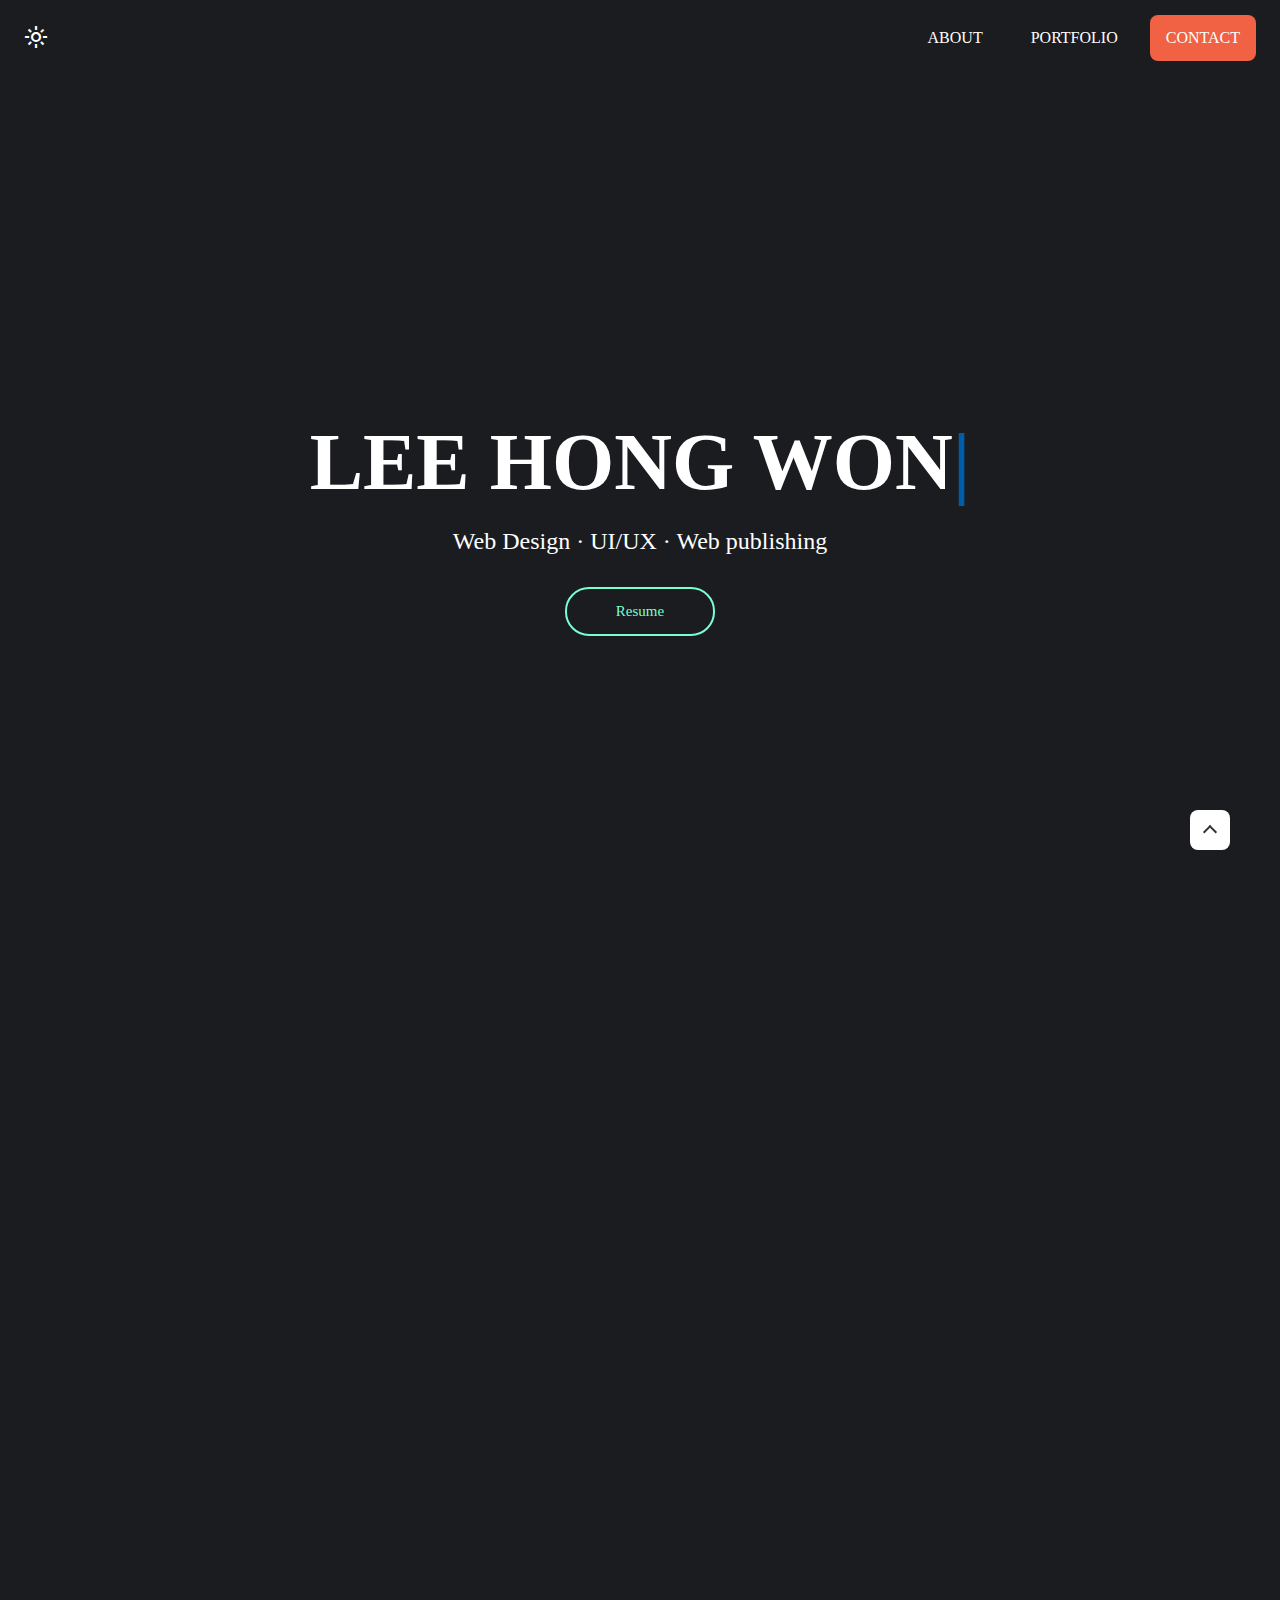
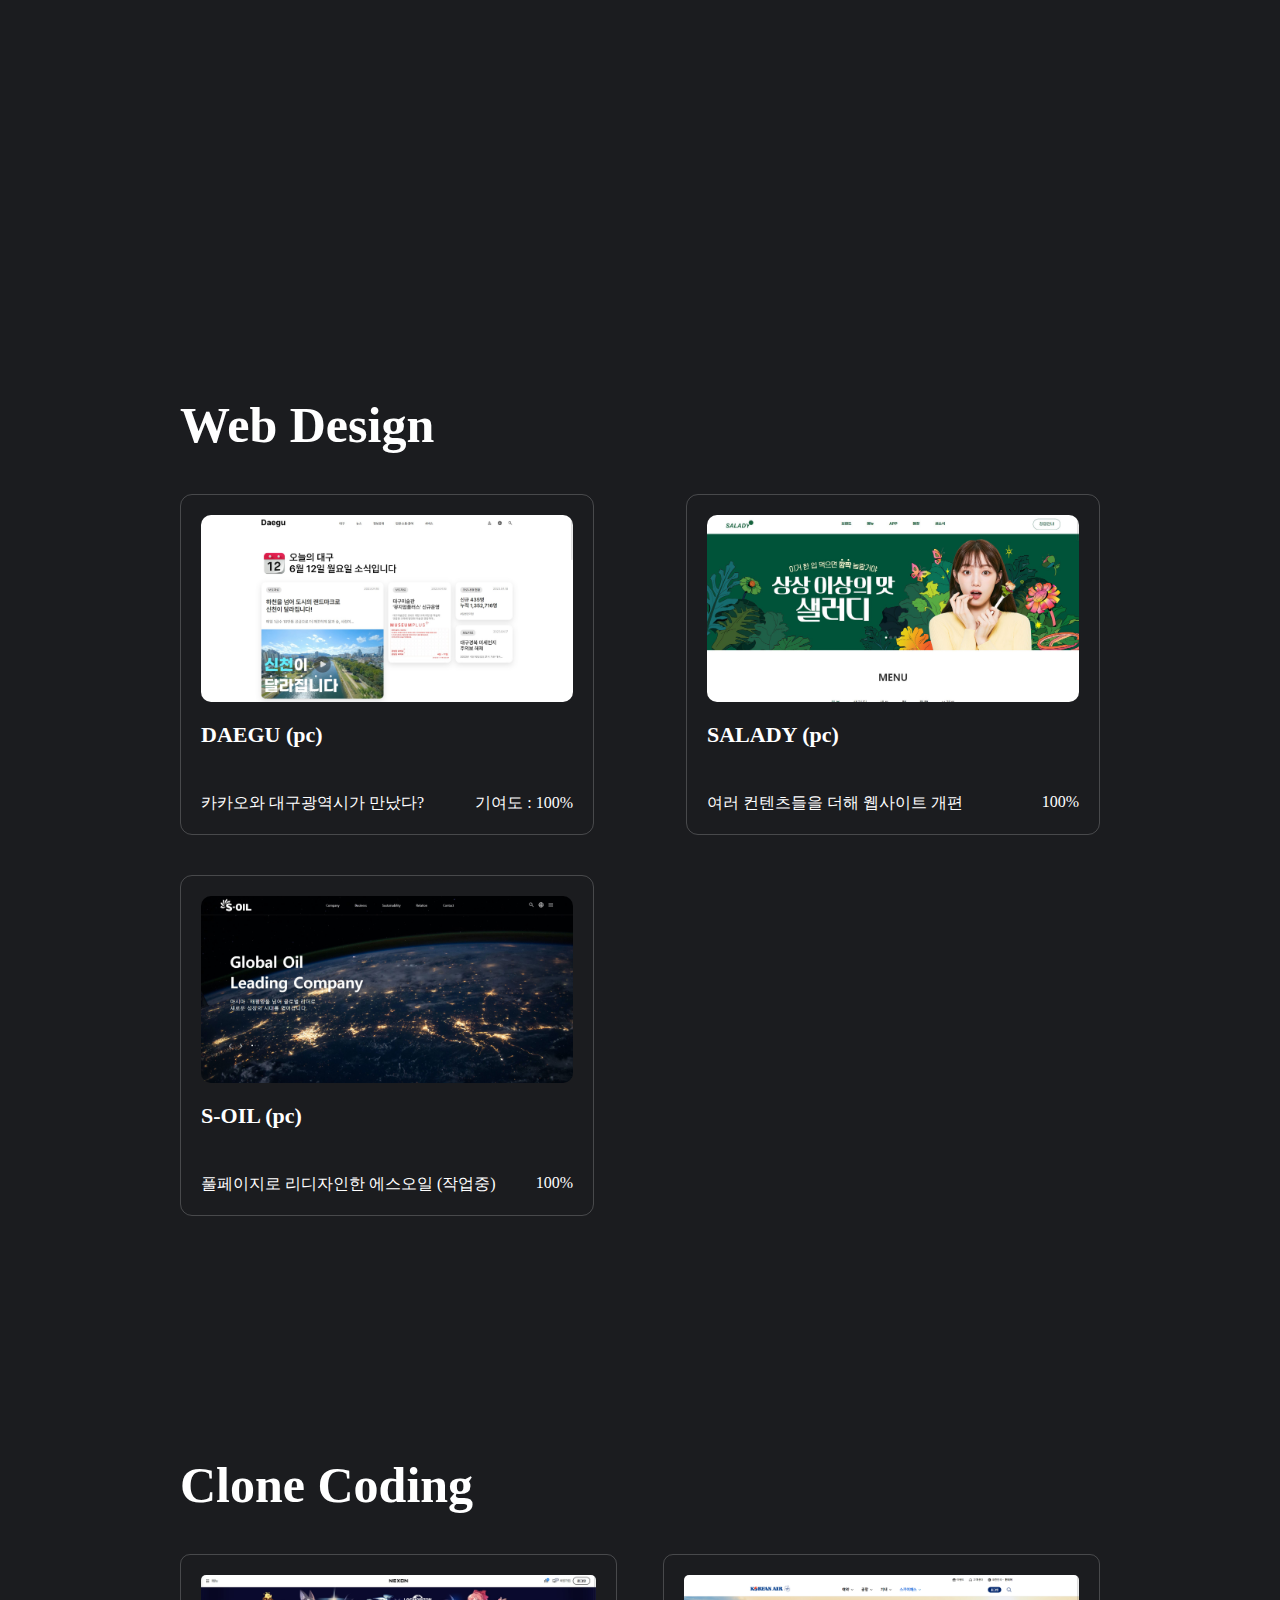
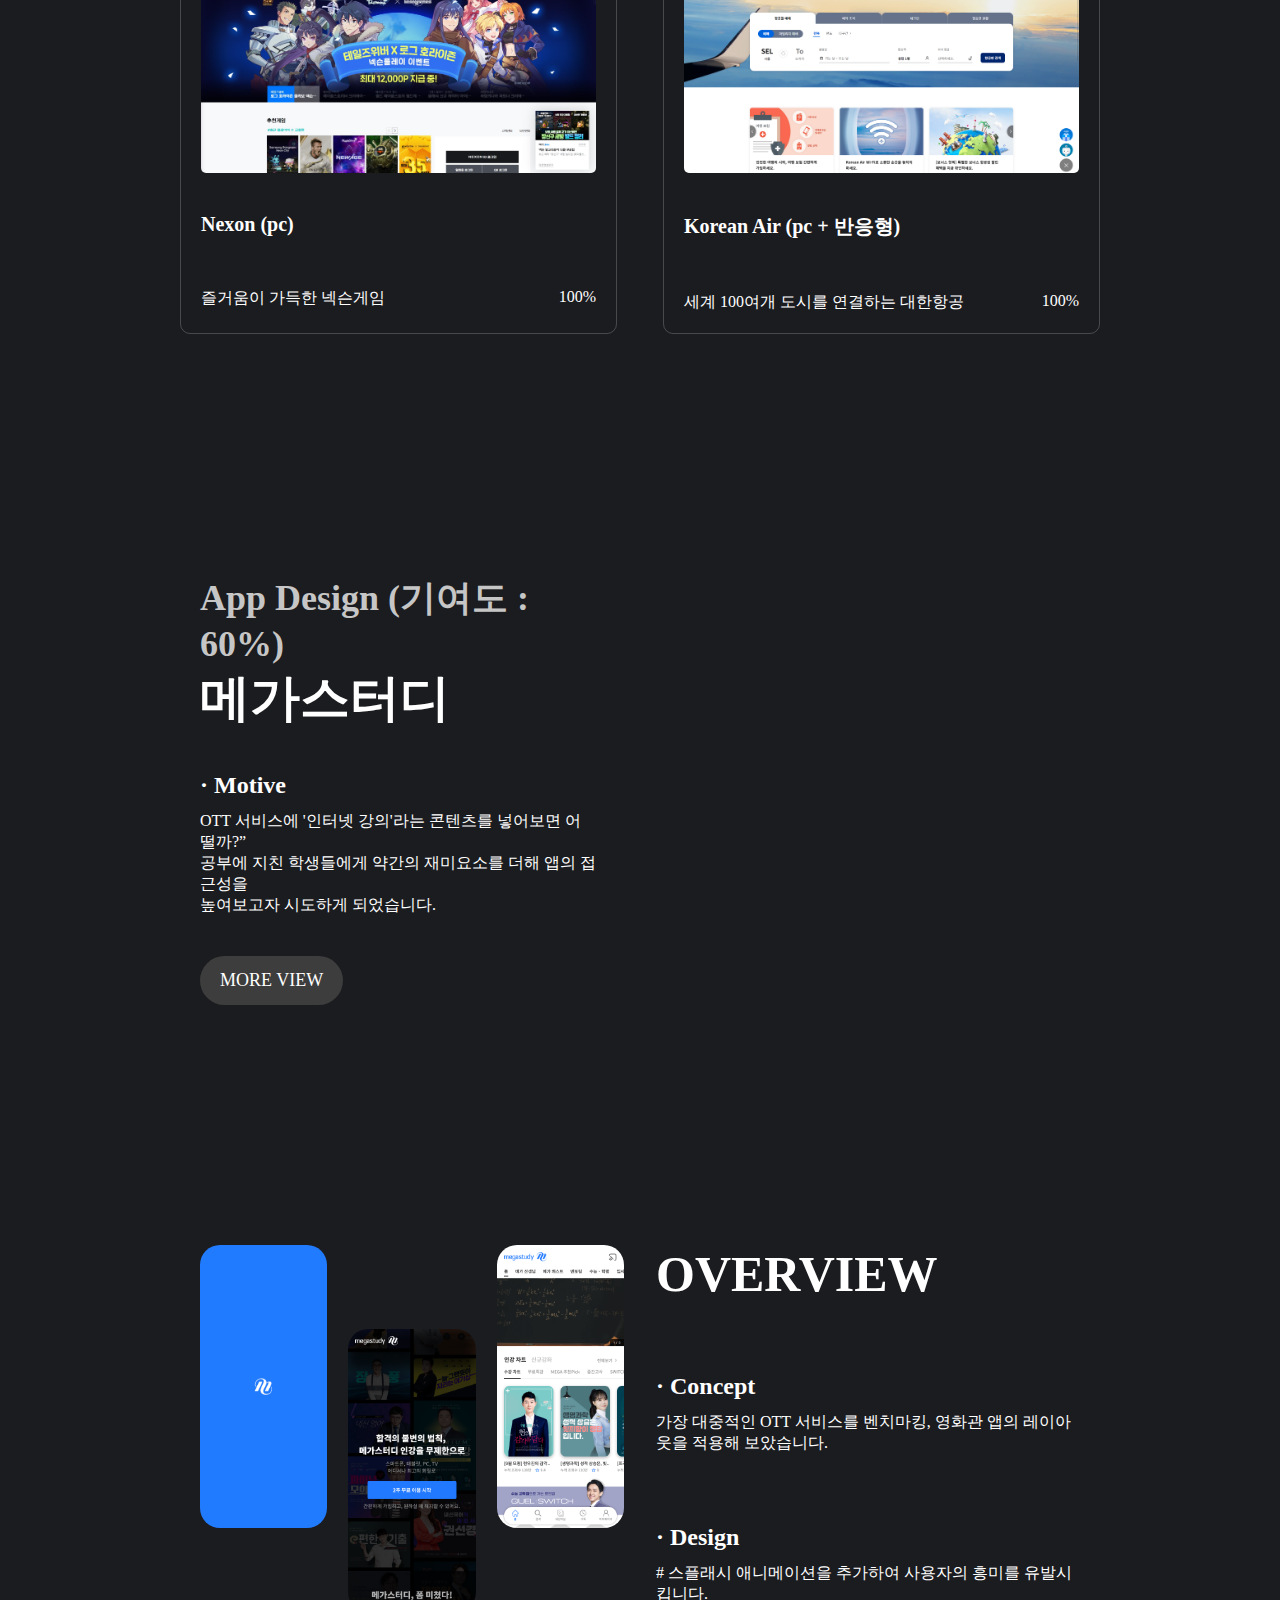
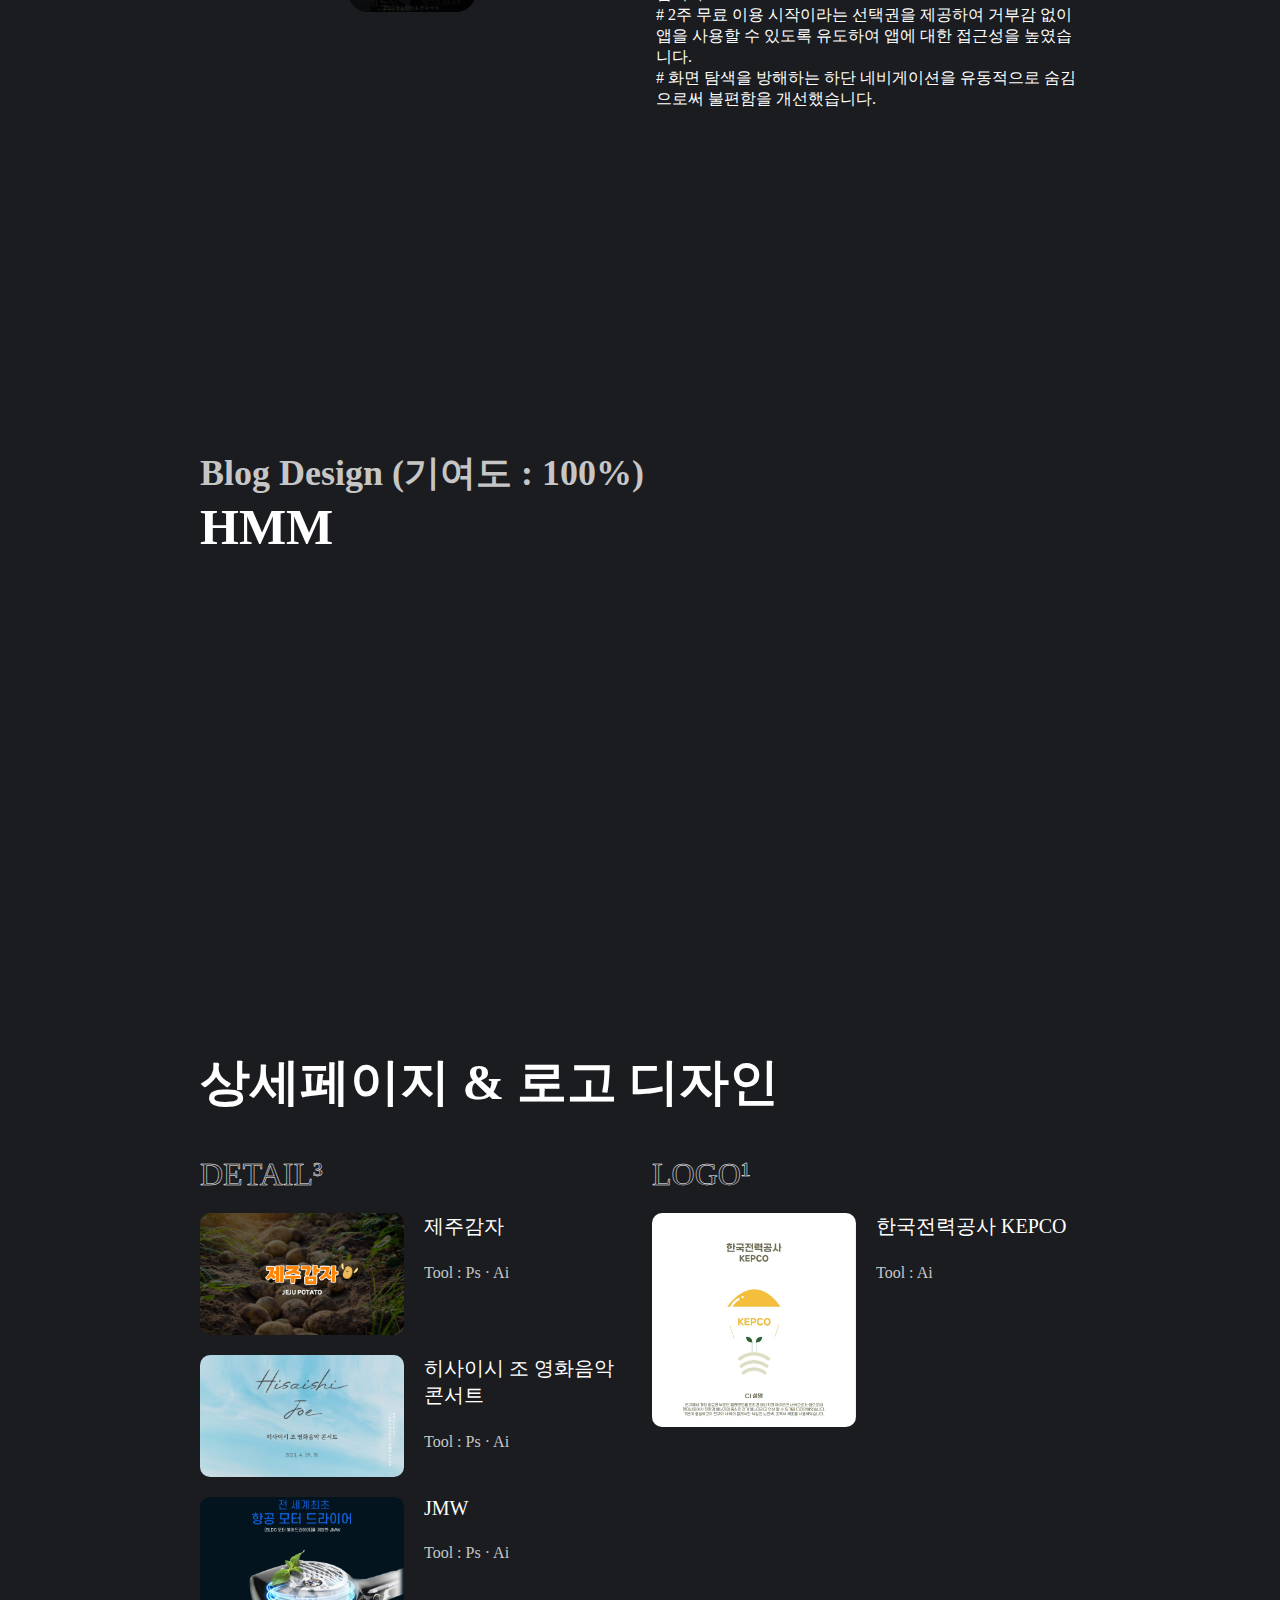
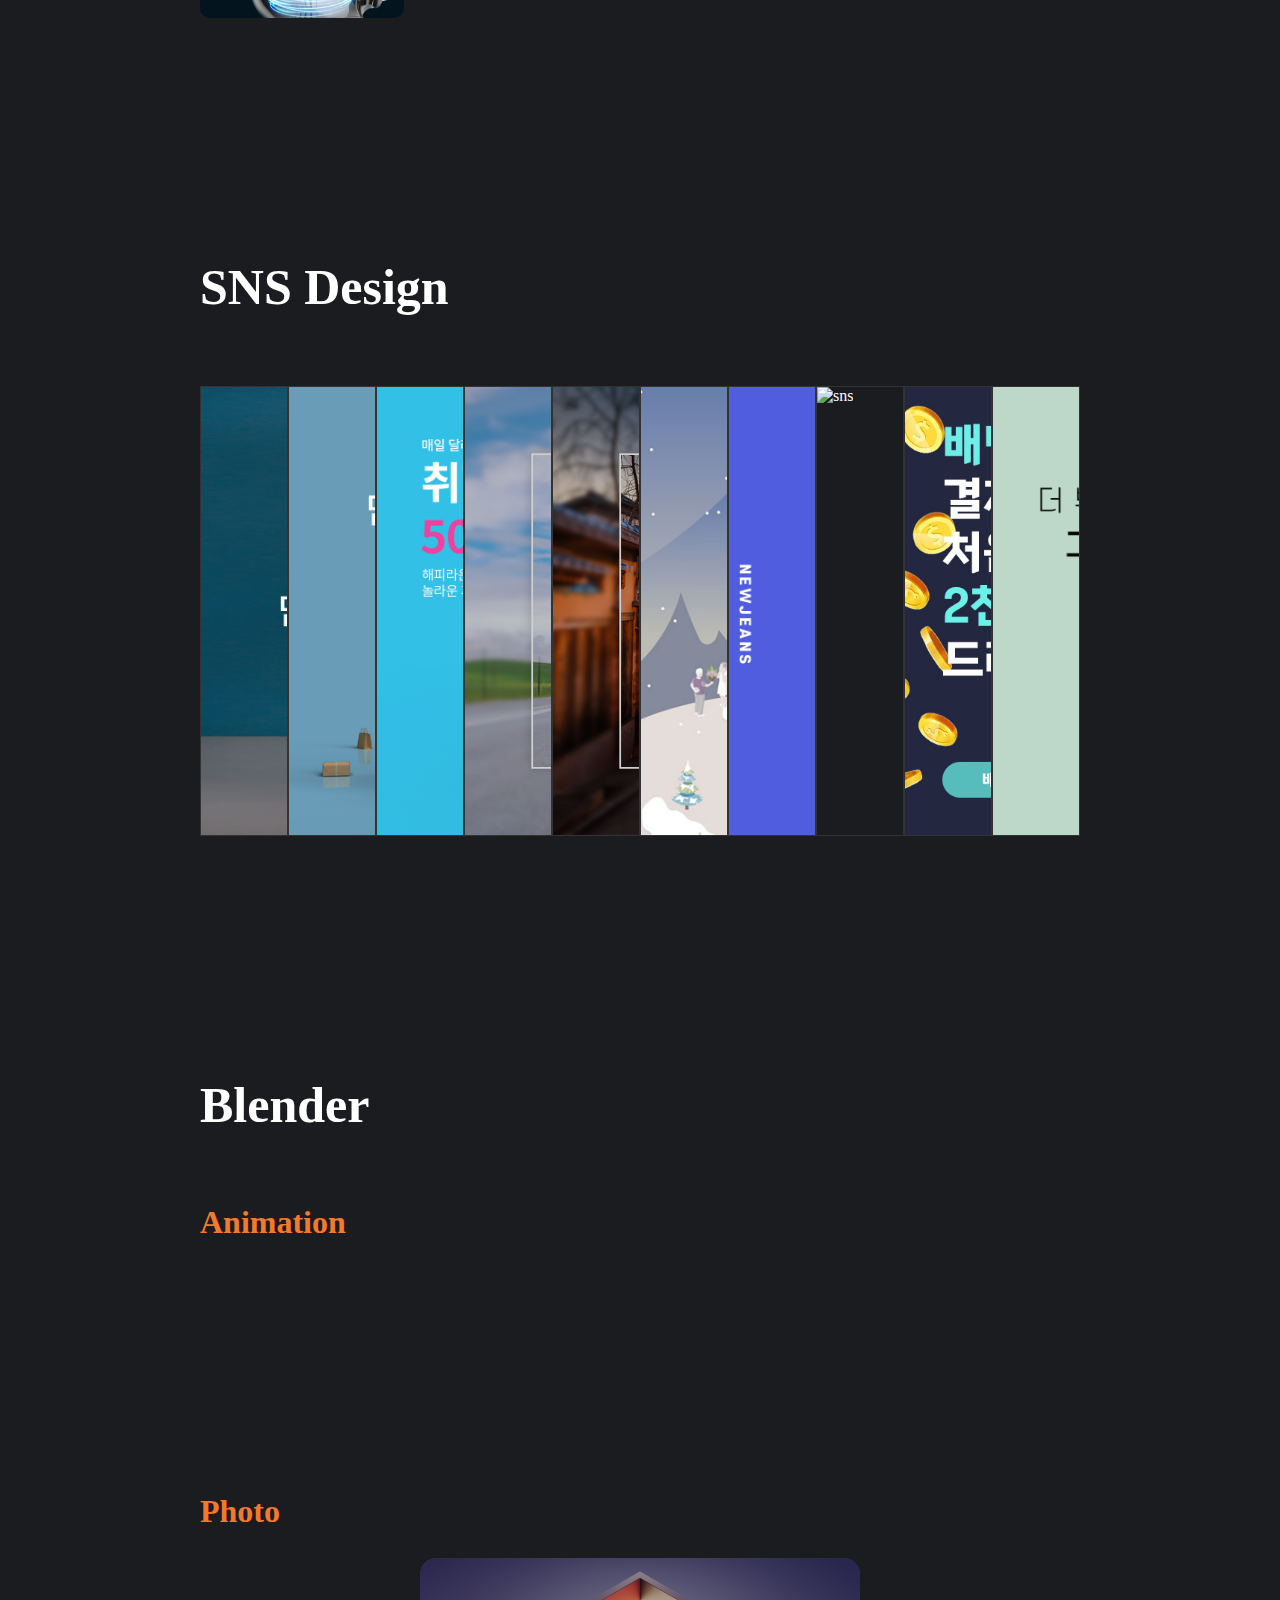
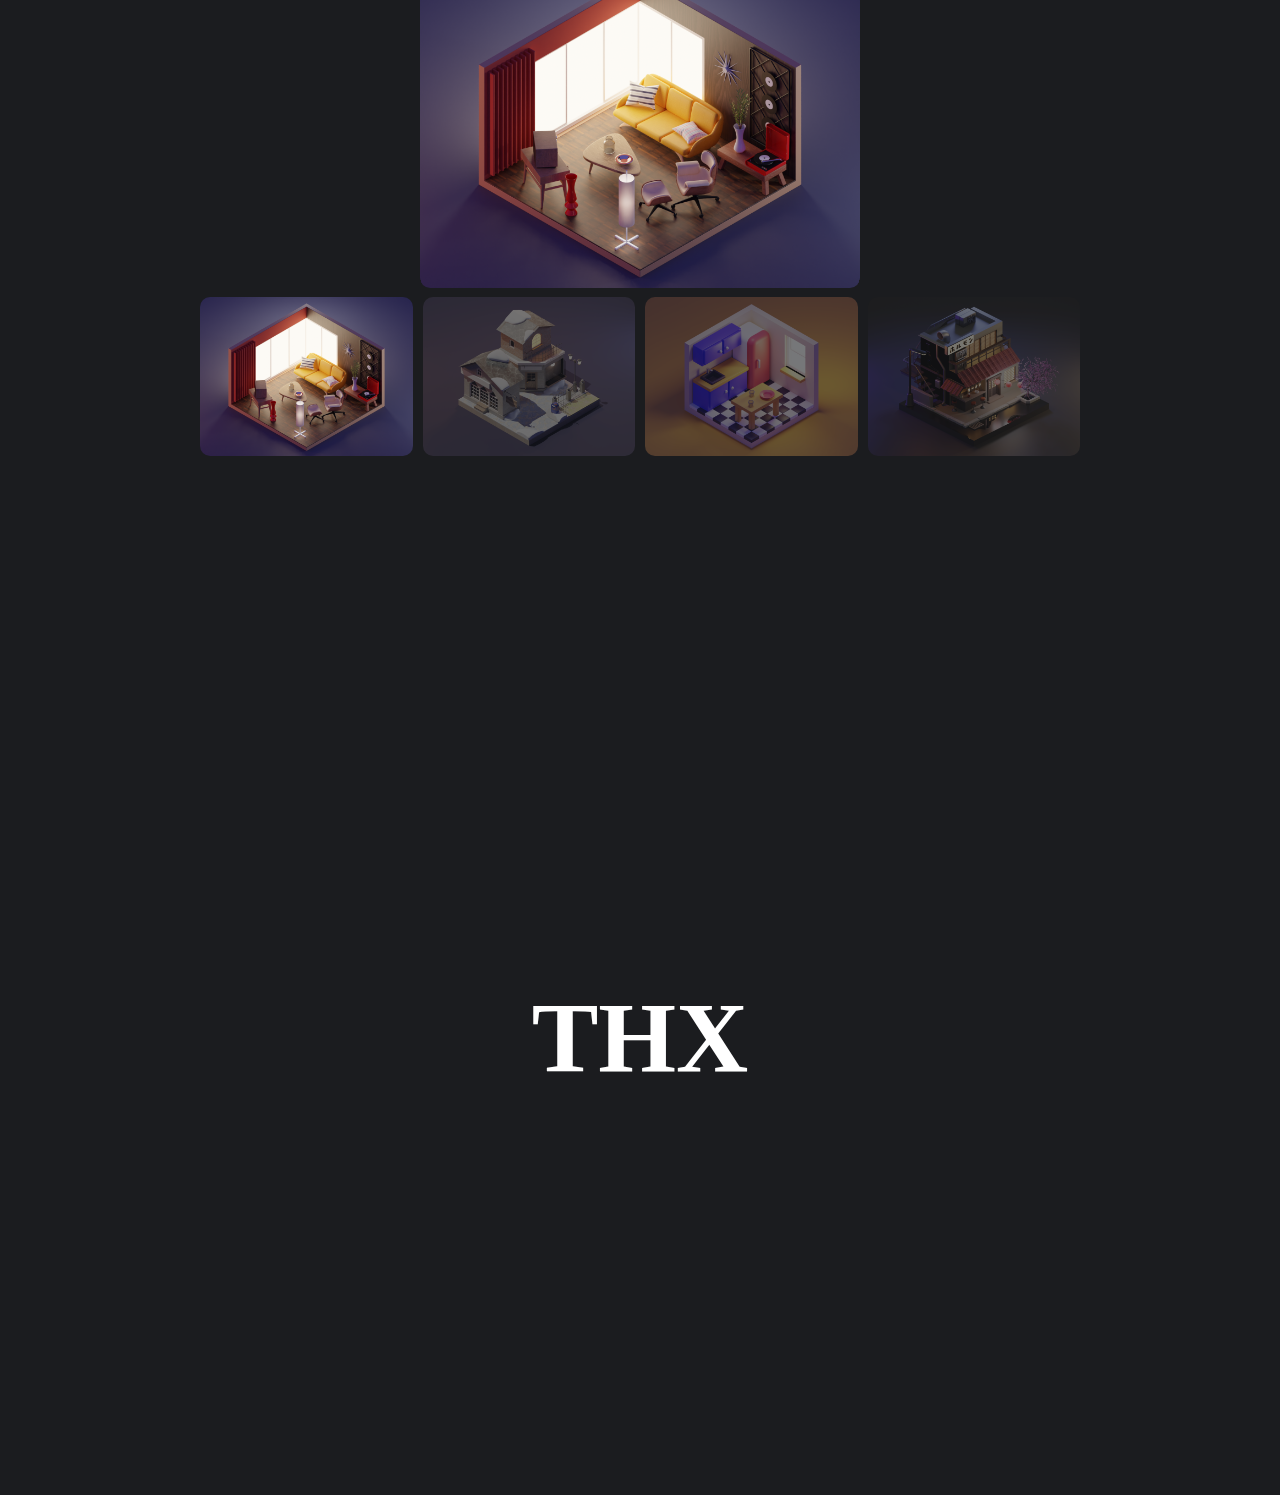
==== index.html @ d92e39fe "first commit" ====
<!DOCTYPE html>
<html lang="ko">
<head>
    <meta charset="UTF-8">
    <meta name="viewport" content="width=device-width, initial-scale=1.0">
    <title>Portfolio</title>
    <link rel="stylesheet" href="css/index.css">
    <!-- AOS -->
    <link href="https://unpkg.com/aos@2.3.1/dist/aos.css" rel="stylesheet">
    <!-- Google Icon -->
    <link rel="stylesheet" href="https://fonts.googleapis.com/css2?family=Material+Symbols+Outlined:opsz,wght,FILL,GRAD@48,400,0,0" />
     <!-- Link Swiper's CSS -->
    <link rel="stylesheet" href="https://cdn.jsdelivr.net/npm/swiper@10/swiper-bundle.min.css">
    <script src="https://unpkg.com/aos@2.3.1/dist/aos.js"></script>
    <script src="https://code.jquery.com/jquery-3.7.0.min.js" integrity="sha256-2Pmvv0kuTBOenSvLm6bvfBSSHrUJ+3A7x6P5Ebd07/g=" crossorigin="anonymous"></script>
    <script src="js/index.js" defer></script>
</head>
<body>
    <div class="wrapper">
        <header>
            <button>
                <span class="material-symbols-outlined sun">light_mode</span>
                <span class="material-symbols-outlined moon">dark_mode</span>
            </button>
            <ul>
                <li><a href="#01">ABOUT</a></li>
                <li><a href="#02">PORTFOLIO</a></li>
                <li><a href="Contact/index.html" target="_blank">CONTACT</a></li>
            </ul>
        </header>
        <main>
            <!-- 메인 -->
            <section class="section1">
                <div id="target">LEE HONG WON</div>
                <p>Web Design · UI/UX · Web publishing</p>
                <div class="introduction">
                    <a href="https://pickled-herring-d79.notion.site/UX-UI-05e3bd65ea8e4e869acc9e8cfc1e950d" class="btn" target="_blank">
                        <span>Resume</span>
                        <div class="dot"></div>
                    </a>
                </div>
            </section>
            <!-- about -->
            <section class="section2" id="01">
                <div class="about">
                    <div class="txt">
                        <div class="txt-left">
                            <h1>Lee<br> Hongwon</h1>
                            <div class="txt-img">
                                <img src="image/hw1.jpeg" alt="">
                            </div>
                            <div class="txt-mention">
                                <p>"모든 것은 기본에서 시작한다."</p>
                                <em>'기본기'는 '초심'과 같다고 생각합니다.<br>기본기를 쌓아가며 초심을 잃지 않는<br>디자이너가 되겠습니다.</em>
                            </div>
                        </div>
                        <div class="txt-right">
                            <ul class="L">
                                <li>
                                    <div class="title">
                                        <h3>Education</h3>
                                    </div>
                                    <div class="desc">
                                        <strong>경북대학교 동물생명공학과</strong>
                                        <i>2015.03 ~ 2023.02</i>
                                        <strong>그린컴퓨터아트학원<br>UI/UX 반응형 웹 디자인 & 웹 퍼블리셔</strong>
                                        <i>2023.03 ~ 2023.07</i>
                                    </div>
                                </li>
                                <li>
                                    <div class="title">
                                        <h3>Experience</h3>
                                    </div>
                                    <div class="desc">
                                        <strong>UNIQLO</strong>
                                        <i>2019.03 ~ 2019.12</i>
                                        <strong>일본 워킹홀리데이</strong>
                                        <i>2020.01 ~ 2020.06</i>
                                    </div>
                                </li>
                                <li>
                                    <div class="title">
                                        <h3>Skills</h3>
                                    </div>
                                    <div class="desc">
                                        <span></span>
                                        <span></span>
                                        <span></span>
                                        <span></span>
                                        <span></span>
                                        <span></span>
                                        <span></span>
                                        <span></span>
                                    </div>
                                </li>
                            </ul>
                            <ul class="R">
                                <li>
                                    <div class="title">
                                        <h3>License</h3>
                                    </div>
                                    <div class="desc">
                                        <strong>GTQ 포토샵 1급</strong>
                                        <i>2022.10</i>
                                        <strong>GTQi 일러스트 1급</strong>
                                        <i>2022.11</i>
                                        <strong>웹디자인기능사(필기)</strong>
                                        <i>2023.04</i>
                                        <strong>컴퓨터그래픽스운용기능사(필기)</strong>
                                        <i>2023.07</i>
                                        <strong>컴퓨터활용능력 1급</strong>
                                        <i>2022.01</i>
                                    </div>
                                </li>
                                <li>
                                    <div class="title">
                                        <h3>Personality</h3>
                                    </div>
                                    <div class="desc">
                                        <i>#깔끔한</i>
                                        <i>계획형</i>
                                        <i>#꾸준한</i>
                                        <i>#INFJ</i>
                                        <i>#완벽주의</i>
                                        <i>#자유로운</i>
                                        <i>#호기심多</i>
                                    </div>
                                </li>
                            </ul>
                        </div>
                    </div>
                </div>
            </section>
            <!-- Web Design -->
            <section class="section3" id="02">
                <h2>Web Design</h2>
                <article>
                    <a href="https://leehongwon.github.io/daegu/" target="_blank" class="con">
                        <div class="con-image">
                            <img src="image/daegu2.jpg" alt="">
                        </div>
                        <h3>DAEGU (pc)</h3>
                        <div class="con-detail">
                            <span>카카오와 대구광역시가 만났다?</span>
                            <span>기여도 : 100%</span>
                        </div>
                    </a>
                    <a href="https://leehongwon.github.io/salady/" target="_blank" class="con">
                        <div class="con-image">
                            <img src="image/salady2.jpg" alt="">
                        </div>
                        <h3>SALADY (pc)</h3>
                        <div class="con-detail">
                            <span>여러 컨텐츠들을 더해 웹사이트 개편</span>
                            <span>100%</span>
                        </div>
                    </a>
                    <a href="SOIL/index.html" target="_blank" class="con">
                        <div class="con-image">
                            <img src="image/soil2.jpg" alt="">
                        </div>
                        <h3>S-OIL (pc)</h3>
                        <div class="con-detail">
                            <span>풀페이지로 리디자인한 에스오일 (작업중)</span>
                            <span>100%</span>
                        </div>
                    </a>
                </article>
            </section>
            <!-- Clone Coding -->
            <section class="section4">
                <h2>Clone Coding</h2>
                <article>
                    <a href="https://leehongwon.github.io/nexon/" target="_blank" class="con">
                        <div class="con-image">
                            <img src="image/nexon2.jpg" alt="">
                        </div>
                        <h3>Nexon (pc)</h3>
                        <div class="con-detail">
                            <span>즐거움이 가득한 넥슨게임</span>
                            <span>100%</span>
                        </div>
                    </a>
                    <a href="https://leehongwon.github.io/koreanAir/" target="_blank" class="con">
                        <div class="con-image">
                            <img src="image/koreanAir1.png" alt="">
                        </div>
                        <h3>Korean Air (pc + 반응형)</h3>
                        <div class="con-detail">
                            <span>세계 100여개 도시를 연결하는 대한항공</span>
                            <span>100%</span>
                        </div>
                    </a>
                </article>
            </section>
            <!-- <section class="section5">
                <div class="visual"></div>
            </section> -->
            <!-- App Design(협업) - 메가스터디 -->
            <section class="section8">
                <div class="inner">
                    <div class="innerL">
                        <h4>App Design (기여도 : 60%)</h4>
                        <h3>메가스터디</h3>
                        <h2>· Motive</h2>
                        <p>OTT 서비스에 '인터넷 강의'라는 콘텐츠를 넣어보면 어떨까?”<br>공부에 지친 학생들에게 약간의 재미요소를 더해 앱의 접근성을<br>높여보고자 시도하게 되었습니다.</p>
                        <button onclick="showPopup()">MORE VIEW</button>
                        <div id="popup" class="popup">
                            <div class="popup-content">
                              <span class="close" onclick="closePopup()">&times;</span>
                              <video src="image/mega-video.mov" id="my-mega"></video>
                            </div>
                        </div>
                    </div>
                    <div class="innerR" data-aos="fade-up"
                    data-aos-anchor-placement="center-bottom">
                        <div class="photo">
                            <img src="image/app0-1.png" alt="app0">
                        </div>
                    </div>
                </div>
            </section>
            <section class="section9">
                <div class="mobile-wrap">
                    <div class="mobile-L">
                        <div class="mobile">
                            <img src="image/app1.png" alt="app1">
                        </div>
                        <div class="mobile">
                            <img src="image/app2.png" alt="app2">
                        </div>
                        <div class="mobile">
                            <img src="image/app3.png" alt="app3">
                        </div>
                    </div>
                    <div class="mobile-R">
                        <h3>OVERVIEW</h3>
                        <h2>· Concept</h2>
                        <p>가장 대중적인 OTT 서비스를 벤치마킹, 영화관 앱의 레이아웃을 적용해 보았습니다.</p>
                        <h2>· Design</h2>
                        <p># 스플래시 애니메이션을 추가하여 사용자의 흥미를 유발시킵니다.<br># 2주 무료 이용 시작이라는 선택권을 제공하여 거부감 없이 앱을 사용할 수 있도록 유도하여 앱에 대한 접근성을 높였습니다.<br># 화면 탐색을 방해하는 하단 네비게이션을 유동적으로 숨김으로써 불편함을 개선했습니다.</p>
                    </div>
                </div>
            </section>
             <!-- Blog Design -->
             <section class="section6">
                <h4>Blog Design (기여도 : 100%)</h4>
                <h3>HMM</h3>
                <div class="conbox">
                    <div class="leftcon" data-aos="fade-up"
                    data-aos-anchor-placement="center-bottom">
                        <p>블로그 상단에 배너 이미지를 만들고,<br>위젯 버튼 기능을 추가하여 웹사이트 내비게이션 역할을 할 수 있도록<br>제작했습니다.</p>
                        <a href="https://blog.naver.com/nowgnoheel" target="_blank">MORE VIEW</a>
                    </div>
                    <div class="rightcon" data-aos="fade-up"
                    data-aos-anchor-placement="center-bottom">
                        <div class="photo">
                            <img src="image/blog1.jpg" alt="app0">
                        </div>
                    </div>
                </div>
            </section>
            <!-- 상세페이지, 로고디자인 -->
            <section class="section10" id="03">
                <h2>상세페이지 & 로고 디자인</h2>
                <div class="design-inner">
                    <ul>
                        <em>DETAIL³</em>
                        <li>
                            <a href="image/JEJW-detail.jpg" target="_blank">
                                <div class="image">
                                    <img src="image/photato.png" alt="photato">
                                </div>
                                <div class="desc">
                                    <h6>제주감자</h6>
                                    <p>Tool : Ps · Ai</p>
                                </div>
                            </a>
                        </li>
                        <li>
                            <a href="image/Concert-detail.jpg" target="_blank">
                                <div class="image">
                                    <img src="image/concert1.png" alt="concert">
                                </div>
                                <div class="desc">
                                    <h6>히사이시 조 영화음악 콘서트</h6>
                                    <p>Tool : Ps · Ai</p>
                                </div>
                            </a>
                        </li>
                        <li>
                            <a href="image/JMW-detail.jpg" target="_blank">
                                <div class="image">
                                    <img src="image/jmw1.png" alt="jmw">
                                </div>
                                <div class="desc">
                                    <h6>JMW</h6>
                                    <p>Tool : Ps · Ai</p>
                                </div>
                            </a>
                        </li>
                    </ul>
                    <ul>
                        <em>LOGO¹</em>
                        <li>
                            <a href="image/LOGO.pdf" target="_blank">
                                <div class="image">
                                    <img src="image/kepco.jpg" alt="kepco">
                                </div>
                                <div class="desc">
                                    <h6>한국전력공사 KEPCO</h6>
                                    <p>Tool : Ai</p>
                                </div>
                            </a>
                        </li>
                    </ul>
                </div>
            </section>
            <!-- SNS Design -->
            <section class="section11">
                <h2>SNS Design</h2>
                <ul class="gallery">
                    <li>
                        <img src="image/sns1.png" alt="sns">
                    </li>
                    <li>
                        <img src="image/sns2.png" alt="sns">
                    </li>
                    <li>
                        <img src="image/sns3.png" alt="sns">
                    </li>
                    <li>
                        <img src="image/sns4.png" alt="sns">
                    </li>
                    <li>
                        <img src="image/sns5.png" alt="sns">
                    </li>
                    <li>
                        <img src="image/sns7.png" alt="sns">
                    </li>
                    <li>
                        <img src="image/sns8.png" alt="sns">
                    </li>
                    <li>
                        <img src="image/sns6.png" alt="sns">
                    </li>
                    <li>
                       <img src="image/baemin.jpg" alt="">
                    </li>
                    <li>
                        <img src="image/sidmool.png" alt="">
                    </li>
                </ul>
            </section>
            <!-- Blender -->
            <section class="section12">
                <h2>Blender</h2>
                <h4>Animation</h4>
                <div class="visual">
                    <video src="image/Satisfying Loof Animation2.mp4" muted class="vid" loop></video>
                </div>
                <article>
                    <h4>Photo</h4>
                    <div style="--swiper-navigation-color: #fff; --swiper-pagination-color: #fff" class="swiper mySwiper2">
                        <div class="swiper-wrapper">
                            <div class="swiper-slide">
                                <img src="image/60's Living Room.png" alt="">
                            </div>
                            <div class="swiper-slide">
                                <img src="image/Winter Town2.png" alt="">
                            </div>
                            <div class="swiper-slide">
                                <img src="image/Stylized Isometic Kitchen.png" alt="">
                            </div>
                            <div class="swiper-slide">
                                <img src="image/Tokyo Alley.png" alt="">
                            </div>
                            <div class="swiper-slide">
                                <img src="image/__Spooky House.png" alt="">
                            </div>
                            <div class="swiper-slide">
                                <img src="image/_AI Generated Textture.png" alt="">
                            </div>
                            <div class="swiper-slide">
                                <img src="image/Phone illustration.png" alt="">
                            </div>
                            <div class="swiper-slide">
                                <img src="image/Glass.png" alt="">
                            </div>
                        </div>
                        <div class="swiper-button-next"></div>
                        <div class="swiper-button-prev"></div>
                      </div>
                      <div thumbsSlider="" class="swiper mySwiper">
                        <div class="swiper-wrapper">
                            <div class="swiper-slide">
                                <img src="image/60's Living Room.png" alt="">
                            </div>
                            <div class="swiper-slide">
                                <img src="image/Winter Town2.png" alt="">
                            </div>
                            <div class="swiper-slide">
                                <img src="image/Stylized Isometic Kitchen.png" alt="">
                            </div>
                            <div class="swiper-slide">
                                <img src="image/Tokyo Alley.png" alt="">
                            </div>
                            <div class="swiper-slide">
                                <img src="image/__Spooky House.png" alt="">
                            </div>
                            <div class="swiper-slide">
                                <img src="image/_AI Generated Textture.png" alt="">
                            </div>
                            <div class="swiper-slide">
                                <img src="image/Phone illustration.png" alt="">
                            </div>
                            <div class="swiper-slide">
                                <img src="image/Glass.png" alt="">
                            </div>
                        </div>
                      </div>
                </article>
            </section>
            <footer>
                <h1>THX</h1>
            </footer>
        </main>
    </div>
    <a href="#" class="go_top"><span class="line"></span></a>
</body>


    <!--오픈소스 경로-->
    <script src="https://unpkg.com/hangul-js"></script>
    <script src="https://unpkg.com/type-hangul@latest/dist/type-hangul.min.js"></script>
    <!--속도제어-->
    <script>
        TypeHangul.type('#target',{
        intervalType: 80
    });
    </script>





    <!-- 메가스터디 영상 재생 -->
    <script>
        var mega = document.getElementById('my-mega');

        mega.addEventListener('mouseover', function(){
            mega.play();
        });

        mega.addEventListener('mouseout', function(){
            mega.pause();
        })
    </script>


    <script> 
        // Listening to the video element
        let clip2 = document.querySelector(".vid")

        /* Adding the event listeners on the video to play/pause the video. */
        clip2.addEventListener("mouseover", function (e) {
        clip2.play();
        })

        /* Applying the mouse out event to pause the video */
        clip2.addEventListener("mouseout", function (e) {
        clip2.pause();
        })
    </script>

    <!-- AOS -->
    <script>
        AOS.init();
      </script>

    <!-- Swiper JS -->
    <script src="https://cdn.jsdelivr.net/npm/swiper@10/swiper-bundle.min.js"></script>

    <!-- Initialize Swiper -->
    <script>
    var swiper = new Swiper(".mySwiper", {
        loop: true,
        spaceBetween: 10,
        slidesPerView: 4,
        freeMode: true,
        watchSlidesProgress: true,
    });
    var swiper2 = new Swiper(".mySwiper2", {
        loop: true,
        spaceBetween: 10,
        navigation: {
        nextEl: ".swiper-button-next",
        prevEl: ".swiper-button-prev",
        },
        thumbs: {
        swiper: swiper,
        },
    });
    </script>


</html>
---- css/index.css ----
@charset "utf-8";

* {
    margin: 0;
    padding: 0;
    box-sizing: border-box;
}

li {
    list-style: none;
}

a {
    text-decoration: none;
    color: #fff;
}

body {
    color: #fff;
}


@font-face {
    font-family: 'Pretendard-ExtraLight';
    src: url('https://cdn.jsdelivr.net/gh/Project-Noonnu/noonfonts_2107@1.1/Pretendard-ExtraLight.woff') format('woff');
    font-weight: 200;
    font-style: normal;
}

@font-face {
    font-family: 'Pretendard-Light';
    src: url('https://cdn.jsdelivr.net/gh/Project-Noonnu/noonfonts_2107@1.1/Pretendard-Light.woff') format('woff');
    font-weight: 300;
    font-style: normal;
}

@font-face {
    font-family: 'Pretendard-Regular';
    src: url('https://cdn.jsdelivr.net/gh/Project-Noonnu/noonfonts_2107@1.1/Pretendard-Regular.woff') format('woff');
    font-weight: 400;
    font-style: normal;
}

@font-face {
    font-family: 'Pretendard-Medium';
    src: url('https://cdn.jsdelivr.net/gh/Project-Noonnu/noonfonts_2107@1.1/Pretendard-Medium.woff') format('woff');
    font-weight: 500;
    font-style: normal;
}

@font-face {
    font-family: 'Pretendard-SemiBold';
    src: url('https://cdn.jsdelivr.net/gh/Project-Noonnu/noonfonts_2107@1.1/Pretendard-SemiBold.woff') format('woff');
    font-weight: 600;
    font-style: normal;
}

@font-face {
    font-family: 'Pretendard-Bold';
    src: url('https://cdn.jsdelivr.net/gh/Project-Noonnu/noonfonts_2107@1.1/Pretendard-Bold.woff') format('woff');
    font-weight: 700;
    font-style: normal;
}


/* ==== 래퍼 ==== */
.wrapper {
    max-width: 1920px;
    width: 100%;
    background-color: #1B1C1F;
}


/*  ==== 헤더 ==== */
header {
    width: 100%;
    height: 76px;
    padding: 0 24px;
    background: #1B1C1F;
    z-index: 99;
    position: relative;
    display: flex;
    justify-content: space-between;
    align-items: center;
}
header ul {
    display: flex;
    justify-content: right;
    padding: 12.5px 0;
}
header ul li {
    display: block;
    margin-right: 1rem;
}
header ul li:nth-child(3) {
    margin: 0;
}

header ul li a {
    display: block;
    font-size: 1rem;
    font-family: 'Pretendard-Light';
    text-align: center;
    padding: 14px 16px;
}
header ul li:nth-child(3) a {
    background-color: #F06243;
    border-radius: 8px;
}

/* ==== 메인 ===== */
main > *{
    position: relative;
    z-index: 98;
    top: 0;
    left: 0;
}


/* ==== 섹션1 ==== */
.section1 {
    width: 100%;
    height: 100vh;
    margin: 0 auto;
    background: #1B1C1F;
    display: flex;
    flex-direction: column;
    justify-content: center;
}
.section1 #target {
    text-align: center;
    font-size: 5rem;
    font-weight: bold;
    color: #fff;
}
#target::after {
    content: "|";
    right: 0;
    color:#005ea8;
    animation: caret .8s infinite;
}

@keyframes caret {
    50% {opacity:0;}
}

.section1 p {
    margin-top: 20px;
    font-size: 1.5rem;
    text-align: center;
}
.section1 .introduction {
    margin-top: 32px;
    text-align: center;
}
.section1 .introduction .btn {
    display: inline-block;
    font-size: 0.9375rem;
    border-radius: 24px;
}

:root {
    --bg: #3C465C;
    --primary: #78FFCD;
    --solid: #fff;
    --btn-w: 10em;
    --dot-w: calc(var(--btn-w)*.2);
    --tr-X: calc(var(--btn-w) - var(--dot-w));
  }

.btn {
    position: relative;
    margin: 0 auto;
    width: var(--btn-w);
    color: var(--primary);
    border: .15em solid var(--primary);
    border-radius: 5em;
    text-align: center;
    font-size: 0.9375rem;
    line-height: 3em;
    cursor: pointer;
}

.dot {
    content: '';
    position: absolute;
    top: 0;
    width: var(--dot-w);
    height: 100%;
    border-radius: 100%;
    transition: all 300ms ease;
    display: none;
}
.dot:after {
    content: '';
    position: absolute;
    left: calc(50% - .4em);
    top: -.4em;
    height: .8em;
    width: .8em;
    background: var(--primary);
    border-radius: 1em;
    border: .25em solid var(--solid);
    box-shadow: 0 0 .7em var(--solid), 0 0 2em var(--primary);
}
.btn:hover .dot, .btn:focus .dot {
    animation: atom 2s infinite linear;
    display: block;
}
@keyframes atom {
    0% {transform: translateX(0) rotate(0);}
    30%{transform: translateX(var(--tr-X)) rotate(0);}
    50% {transform: translateX(var(--tr-X)) rotate(180deg);}
    80% {transform: translateX(0) rotate(180deg);}
    100% {transform: translateX(0) rotate(360deg);}
}



/* ==== 섹션2 ==== */
.wrapper main .section2 {
    width: 100%;
    height: 100vh;
    z-index: 9;
}
.wrapper main .section2 .about {
    width: 100%;
    height: 100%;
    background-color: #d6d6d6;
    position: fixed;
    top: 0;
    left: 0;
}
.wrapper main .section2 .about .txt {
    width: 100%;
    height: 100%;
    padding: 8rem;
    display: flex;
}
.section2 .about .txt .txt-left {
    width: 40%;
}
.section2 .about .txt .txt-left h1 {
    color: #000;
    font-size: 3rem;
    font-family: 'Pretendard-Bold';
}
.section2 .about .txt .txt-left .txt-img {
    width: 50%;
    margin-top: 2rem;
}
.section2 .about .txt .txt-left .txt-img img {
    width: 100%;
}

.section2 .about .txt .txt-left p {
    display: inline-block;
    color: #000;
    font-size: 1.2rem;
    font-weight: 700;
    margin-top: 2rem;
    margin-bottom: 1rem;
    font-family: 'Pretendard-Bold';
}
.section2 .about .txt .txt-left em {
    display: block;
    font-size: 1rem;
    color: #666;
    font-style: normal;
    font-family: 'Pretendard-Medium';
}

.section2 .about .txt .txt-right {
    width: 60%;
    display: flex;
    margin-top: 5rem;
}
.section2 .about .txt .txt-right ul {
    width: 45%;
}
.section2 .about .txt .txt-right .L {
    width: 50%;
    margin-right: 10%;
} 
.section2 .about .txt .txt-right .R {
    width: 45%;
}
.section2 .about .txt .txt-right ul li {
    display: flex;
    width: 100%;
    margin-bottom: 5rem;
}
.section2 .about .txt .txt-right ul li .title {
    width: 40%;
    margin-right: 10%;
    word-break: keep-all;
}
.section2 .about .txt .txt-right ul li .title h3 {
    color: #000;
    font-family: 'Pretendard-Bold';
    font-size: 1.25rem;
}
.section2 .about .txt .txt-right ul li .desc {
    width: 50%;
}
.section2 .about .txt .txt-right ul li .desc strong {
    display: block;
    font-family: 'Pretendard-Regular';
    color: #000;
}
.section2 .about .txt .txt-right ul li .desc i {
    display: inline-block;
    color: #666;
    font-style: normal;
    font-size: 0.9rem;
    margin-top: 0.2rem;
    margin-bottom: 0.5rem;
    font-family: 'Pretendard-Light';
}
.section2 .about .txt .txt-right ul li .desc span {
    display: inline-block;
    width: 30px;
    height: 30px;
}
.section2 .about .txt .txt-right ul li .desc span:nth-child(1) {
    background: url('../image/photoshop.png') no-repeat;
    background-size: contain;
}
.section2 .about .txt .txt-right ul li .desc span:nth-child(2) {
    background: url('../image/illustrator.png') no-repeat;
    background-size: contain;
}
.section2 .about .txt .txt-right ul li .desc span:nth-child(3) {
    background: url('../image/figma.png') no-repeat;
    background-size: contain;
}
.section2 .about .txt .txt-right ul li .desc span:nth-child(4) {
    background: url('../image/html.png') no-repeat;
    background-size: contain;
}
.section2 .about .txt .txt-right ul li .desc span:nth-child(5) {
    background: url('../image/css-3.png') no-repeat;
    background-size: contain;
}
.section2 .about .txt .txt-right ul li .desc span:nth-child(5) {
    background: url('../image/css-3.png') no-repeat;
    background-size: contain;
}
.section2 .about .txt .txt-right ul li .desc span:nth-child(6) {
    background: url('../image/java-script.png') no-repeat;
    background-size: contain;
} 
.section2 .about .txt .txt-right ul li .desc span:nth-child(7) {
    background: url('../image/blender.png') no-repeat;
    background-size: contain;
} 


/* ==== 섹션3 ==== */
.section3 {
    width: 100%;
    padding: 120px 180px 120px;
    background: #1B1C1F;
}
.section3 h2 {
    font-size: 3.125rem;
    font-family: 'Pretendard-Bold';
}
.section3 article {
    margin-top: 40px;
    display: flex;
}
.section3 article .con {
    width: 30%;
    border-radius: 12px;
    background-color: transparent;
    border: 1px solid rgba(255, 255, 255, .2);
    margin-right: 5%;
    transition: all .4s linear;
}
.section3 article .con:nth-child(3) {
    margin-right: 0;
}
.section3 article .con .con-image {
    width: 100%;
    padding: 20px 20px 0;
}

.section3 article .con .con-image img {
    border-radius: 10px;
    vertical-align: top;
    width: 100%;
}

.section3 article .con h3 {
    font-size: 1.375rem;
    margin: 20px 0 0 20px;
    font-family: 'Pretendard-Bold';
}
.section3 article .con .con-detail {
    display: flex;
    margin-top: 45px;
    margin-left: 20px;
    margin-bottom: 20px;
    margin-right: 20px;
    justify-content: space-between;
    color: #fff;
}
.section3 article .con .con-detail {
    font-family: 'Pretendard-Light';
}
.section3 article .con:hover {
    background-color: #fff;
}
.section3 article .con:hover h3 {
    color: #000;
}
.section3 article .con:hover .con-detail {
    color: #000;
}

/* ==== 섹션4 ==== */
.section4 {
    width: 100%;
    padding: 120px 180px 120px;
    background: #1B1C1F;
}
.section4 h2 {
    font-size: 3.125rem;
    font-family: 'Pretendard-Bold';
}
.section4 article {
    display: flex;
    margin-top: 40px;
}
.section4 article .con {
    width: 30%;
    border-radius: 10px;
    background-color: transparent;
    border: 1px solid rgba(255, 255, 255, .2);
    margin-right: 5%;
    transition: all .4s linear;
}
.section4 article .con-image {
    width: 100%;
    padding: 20px 20px 0;
}
.section4 article .con-image img {
    width: 100%;
    border-radius: 5px;
    vertical-align: top;
}

.section4 article h3 {
    font-size: 1.25rem;
    margin: 40px 0 0 20px;
    font-family: 'Pretendard-Bold';
}
.section4 article .con-detail {
    display: flex;
    margin-top: 52px;
    margin-left: 20px;
    margin-bottom: 20px;
    margin-right: 20px;
    justify-content: space-between;
    color: #fff;
    font-family: 'Pretendard-Light';
}

.section4 article .con:hover {
    background-color: #fff;
}
.section4 article .con:hover h3 {
    color: #000;
}
.section4 article .con:hover .con-detail {
    color: #000;
}


/* ==== 섹션5 ==== */
.section5 {
    padding: 120px 240px 120px;
    background: #1B1C1F;
}
.section5 .visual {
    width: 100%;
    height: 82.5vh;
    background-color: #fff;
    margin: 0 auto;
}
.section5 .visual img {
    width: 100%;
    height: 100%;
    vertical-align: top;
    border-radius: 16px;
}


/*  ==== 섹션6 ==== */
.section6 {
    width: 100%;
    padding: 120px 240px 120px;
    background: #1B1C1F;
}
.section6 h4 {
    font-size: 2.25rem;
    color: #c6c6c6;
    font-family: 'Pretendard-Bold';
}
.section6 h3 {
    display: inline-block;
    font-size: 3.125rem;
    color: #fff;
    font-family: 'Pretendard-Bold';
}
.section6 .conbox {
    display: flex;
    width: 100%;
    align-items: center;
}
.section6 .conbox .leftcon {
    width: 45%;
    margin-right: 10%;
}
.section6 .conbox .leftcon p {
    font-size: 1.2rem;
    margin-top: 60px;
    font-family: 'Pretendard-Regular';
}
.section6 .conbox .leftcon > a {
    display: inline-block;
    font-size: 1.125rem;
    padding: 14px 20px;
    border-radius: 26px;
    margin-top: 40px;
    border: 0;
    background-color: #3D3D3D;
    color: #fff;
    font-family: 'Pretendard-Medium';
}
.section6 .conbox .leftcon > a:hover {
    text-decoration: underline;
}
.section6 .conbox .rightcon {
    width: 50%;
}
.section6 .conbox .rightcon .photo {}
.section6 .conbox .rightcon .photo img {
    width: 100%;
    border-radius: 12px;
    vertical-align: top;
}

/* ==== 섹션7 ==== */
/* .section7 {
    padding: 0 240px 200px;
    background: #1B1C1F;
}
.section7 .visual {
    width: 100%;
    height: 82.5vh;
    border-radius: 16px;
    background-color: #d9d9d9;
    margin: 0 auto;
} */

/* ==== 섹션8 ==== */
.section8 {
    width: 100%;
    padding: 120px 240px 120px;
    background: #1B1C1F;
}
.section8 .inner {
    display: flex;
    width: 100%;
}
.section8 .inner .innerL {
    width: 45%;
    margin-right: 10%;
}
.section8 .inner .innerL h4 {
    font-size: 2.25rem;
    color: #C6C6C6;
    font-family: 'Pretendard-Bold';
}
.section8 .inner .innerL h3 {
    font-size: 3.125rem;
    font-family: 'Pretendard-Bold';
}

.section8 .inner .innerL h2 {
    margin-top: 2.5rem;
    font-family: 'Pretendard-Medium';
}

.section8 .inner .innerL p {
    font-size: 1rem;
    margin-top: 12px;
    font-family: 'Pretendard-Regular';
}
.section8 .inner .innerL button {
    font-family: 'Pretendard-Medium';
    font-size: 1.125rem;
    color: #fff;
    background-color: #3d3d3d;
    border: 0;
    border-radius: 26px;
    padding: 14px 20px;
    margin-top: 40px;
    cursor: pointer;
}
.section8 .inner .innerL button:hover {
    text-decoration: underline;
}

.popup {
    display: none;
    position: fixed;
    z-index: 1;
    left: 0;
    top: 0;
    width: 100%;
    height: 100%;
    overflow: auto;
    background-color: rgba(0, 0, 0, 0.5);
  }
  
  .popup-content {
      background-color: #fefefe;
      margin: 15% auto;
      padding: 20px;
      border: 1px solid #888;
      width: 80%;
      max-width: 1920px;
      height: auto;
  }
  .popup-content video {
    width: 80%;
    height: 80%;
  }
  
  
  .close {
    color: #aaa;
    float: right;
    font-size: 1.75rem;
    font-weight: bold;
    cursor: pointer;
  }
  
  .close:hover,
  .close:focus {
    color: black;
    text-decoration: none;
    cursor: pointer;
  }
  

.section8 .inner .innerR {
    width: 45%;
}
.section8 .inner .innerR .photo {
    width: 100%;
    border-radius: 12px;
}
.section8 .inner .innerR .photo img {
    vertical-align: top;
    width: 100%;
    border-radius: 12px;
}


/* ==== 섹션9 ==== */
.section9 {
    width: 100%;
    padding: 120px 240px 120px;
    background: #1B1C1F;
}
.section9 .mobile-wrap {
    display: flex;
    justify-content: space-between;
    width: 100%;
}
.section9 .mobile-wrap .mobile-L {
    display: flex;
    width: 50%;
    margin-right: 32px;
}
.section9 .mobile-wrap .mobile-L .mobile {
    width: 30%;
    height: 480px;
    margin-right: 5%;
}
.section9 .mobile-wrap .mobile-L .mobile img {
    width: 100%;
    vertical-align: top;
    border-radius: 20px;
}

.section9 .mobile-wrap .mobile-L .mobile:nth-child(2) {
    margin-top: 84px;
}
.section9 .mobile-wrap .mobile-L .mobile:nth-child(3) {
    margin-right: 0;
}

.section9 .mobile-wrap .mobile-R {
    width: 50%;
}
.section9 .mobile-wrap .mobile-R h4 {
    font-size: 2.25rem;
    color: #C6C6C6;
    font-family: 'Pretendard-Bold';
}
.section9 .mobile-wrap .mobile-R h3 {
    font-size: 3.125rem;
    font-family: 'Pretendard-Bold';
}
.section9 .mobile-wrap .mobile-R h2 {
    padding-top: 70px;
    font-family: 'Pretendard-Regular';
} 
.section9 .mobile-wrap .mobile-R p {
    font-size: 1rem;
    font-family: 'Pretendard-Light';
    margin-top: 12px;
}

/* ==== 섹션10 ==== */
.section10 {
    width: 100%;
    padding: 120px 240px 120px;
    background: #1B1C1F;
}
.section10 h2 {
    display: inline-block;
    font-size: 3.125rem;
    margin-bottom: 40px;
    font-family: 'Pretendard-Bold';
}
.section10 .design-inner {
    display: flex;
    width: 100%;
    justify-content: space-between;
}
.section10 .design-inner ul {
    width: 50%;
    margin-right: 24px;
}
.section10 .design-inner ul:hover em {
    color: #fff;
}

.section10 .design-inner ul em {
    -webkit-text-stroke-width: .5px;
    color: transparent;
    -webkit-text-stroke-color: #fff;
    font-style: normal;
    font-size: 2rem;
    transition: all .3s linear;
    font-family: 'Pretendard-Bold';
}

.section10 .design-inner ul:last-child {
    margin-right: 0;
}

.section10 .design-inner ul li {
    margin-top: 20px;   
    width: 100%;
}

.section10 .design-inner ul li a {
    display: flex;
}

.section10 .design-inner ul li:first-child {
    margin-top: 30px;
}

.section10 .design-inner ul li .image {
    width: 50%;
    border-radius: 10px;
    margin-right: 20px;
}
.section10 .design-inner ul li .image img {
    width: 100%;
    vertical-align: top;
    border-radius: 10px;
}

.section10 .design-inner ul li .desc {
    width: 50%;
}
.section10 .design-inner ul li .desc h6 {
    font-size: 1.25rem;
    font-weight: 500;
    font-family: 'Pretendard-Medium';
}
.section10 .design-inner ul li .desc p {
    font-size: 1rem;
    font-weight: 300;
    margin-top: 24px;
    font-family: 'Pretendard-Light';
    color: #c6c6c6;
}

/* ==== 섹션11 ==== */
.section11 {
    width: 100%;
    padding: 120px 240px 120px;
    background: #1B1C1F;
}
.section11 h2 {
    font-size: 3.125rem;
    margin-bottom: 70px;
    color: #fff;
    font-family: 'Pretendard-Bold';
}
.gallery {
    width: 100%;
    height: 50vh;
    display: flex;
}

.gallery li {
    width: 10%;
    border: 1px solid #333;
    overflow: hidden;
    transition: all .5s;
    position: relative;
}
.gallery li img {
    vertical-align: top;
    height: 100%;
}

.gallery li:hover {
    width: 45%;
}


/* ==== 섹션12 ==== */
.section12 {
    width: 100%;
    padding: 120px 240px 120px;
    background: #1B1C1F;
}
.section12 h2 {
    font-size: 3.125rem;
    font-family: 'Pretendard-Bold';
    margin-bottom: 70px;
}
.section12 h3 {
    font-size: 2rem;
    color: #f4792b;
    margin-bottom: 1.75rem;
    font-family: 'Pretendard-Bold';
}
.section12 .visual {
    width: 100%;
}
.section12 .visual video {
    width: 100%;
    border-radius: 20px;
}
.section12 article {
    width: 100%;
}
.section12 h4 {
    font-size: 2rem;
    color: #f4792b;
    margin-top: 70px;
    margin-bottom: 1.75rem;
    font-family: 'Pretendard-Bold';
} 

.swiper {
    width: 100%;
}
.swiper-slide {
    background-size: cover;
    background-position: center;
}
.mySwiper2 {
    width: 50%;
    border-radius: 16px;
}
.mySwiper {
    /* height: 20%; */
    padding: 10px 0;
}
.mySwiper .swiper-slide {
    width: 25%;
    opacity: 0.4;
    margin-top: 5px;
}
.mySwiper .swiper-slide-thumb-active {
    opacity: 1;
}
.swiper-slide img {
    width: 100%;
    border-radius: 10px;
}


/* swiper 버튼 */
.swiper-button-prev:after, .swiper-rtl .swiper-button-next:after {
    display: none;
}
.swiper-button-next:after, .swiper-rtl .swiper-button-prev:after {
    display: none;
}



/* === 푸터 ==== */
footer {
    background: #1B1C1F;
}
footer h1 {
    font-size: 6.25rem;
    color: #fff;
    text-align: center;
    padding: 400px 240px;
    font-family: 'Pretendard-Bold';
}

.go_top {
    width: 40px;
    height: 40px;
    position: fixed;
    background: #fff;
    color: #333;
    right: 50px;
    bottom: 50px;
    z-index: 999;
    border-radius: 8px;
}

.go_top .line {
    position: absolute;
    top: 17px;
    left: 15px;
    width: 10px;
    height: 10px;
    border-top: 2px solid #333;
    border-left: 2px solid #333;
    transform: rotate(45deg);
    
}

/* 라이트모드 설정 */
.light {
    background-color: #fff;
    color: #000;
}
.light #target {
    color: #000;
}
.light h1 {
    color: #000;
}
.light h2 {
    color: #000;
}
.light h3 {
    color: #000;
}
.light h6 {
    color: #000;
}
.light a {
    color: #000;
}
.light article a {
    border: 1px solid rgba(0, 0, 0, 0.3) !important;
}
.light article a .con-detail {
    color: #000 !important;
}
.light article a:hover {
    background-color: #1B1C1F !important;
}
.light article .con:hover h3 {
    color: #fff;
}
.light article .con:hover .con-detail {
    color: #fff !important;
}

.light .design-inner ul em {
    -webkit-text-stroke-width: .8px;
    -webkit-text-stroke-color: #000;

}
.light .design-inner ul:hover em {
    color: #000;
}
.light .design-inner ul li .desc p {
    color: #888;
}


header button {
    background: transparent;
    color: #fff;
    border: 0;
    cursor: pointer;
}

.moon {
    color: #1B1C1F;
}




/* =============== 반응형  */
@media screen and (max-width: 1420px) {
    .section11 .gallery li:hover {
    width: 80%;
    }
}

@media screen and (max-width: 1320px) {
    .wrapper main .section2 .about .txt {
        padding: 5rem;
    }
    .section3 article {
        flex-wrap: wrap;
    }
    .section3 article .con {
        width: 45%;
        margin-right: 10%;
    }
    .section3 article .con:nth-child(2) {
        margin-right: 0;
    }
    .section3 article .con:nth-child(3) {
        margin-top: 40px;
    }
    .section4 article .con {
        width: 50%;
    }
    .section4 article .con:nth-child(2) {
        margin-right: 0;
    }
    .section6 {
        padding: 120px 200px;
    }
    .section8 {
        padding: 120px 200px;
    }
    .section9 {
        padding: 120px 200px;
    }
    .section10 {
        padding: 120px 200px;
    }
    .section11 {
        padding: 120px 200px;
    }
    .section11 .gallery li:hover {
    width: 100%;
    }
    .section12 {
        padding: 120px 200px;
    }
}

@media screen and (max-width: 1220px) {
    .wrapper main .section2 .about .txt {
        padding: 80px;
    }
    .section6 {
        padding: 120px 200px;
    }
    .section8 {
        padding: 120px 200px;
    }
    .section9 {
        padding: 120px 200px;
    }
    .section10 {
        padding: 120px 200px;
    }
    .section11 {
        padding: 120px 200px;
    }
    .section11 .gallery li:hover {
    width: 100%;
    }
}

@media screen and (max-width: 1020px) {
    .wrapper main .section2 .about .txt {
        padding: 60px;
    }
    .section2 {
        padding: 120px;
    }
    .section2 .about .txt .txt-left .txt-img {
        width: 60%;
        margin-top: 2rem;
    }
    .section3 {
        padding: 100px;
    }
    .section4 {
        padding: 100px;
    }
    .section6 {
        padding: 100px;
    }
    .section8 {
        padding: 100px;
    }
    .section9 {
        padding: 100px;
    }
    .section10 {
        padding: 100px;
    }
    .section10 .design-inner {
        flex-direction: column;
        justify-content: center;
    }
    .section10 .design-inner ul {
        width: 100%;
        margin: 0;
    }
    .section10 .design-inner ul:nth-child(1) {
        margin-bottom: 50px;
    }
    .section10 .design-inner ul li a {
        flex-direction: column;
        text-align: center;
        display: block;
    }
    .section10 .design-inner ul li a .image {
        margin: 0 auto;
    }
    .section10 .design-inner ul li a .desc {
        margin: 0 auto;
    }
    .section10 .design-inner ul li a .desc h6,.section10 .design-inner ul li a .desc p {
        display: inline-block;
        padding: 0 10px 30px;
    }
    .section11 {
        padding: 100px;
    }
    .section11 .gallery li:hover {
    width: 100%;
    }
    .section12 {
        padding: 100px;
    }
    footer h1 {
        padding: 200px 100px
    }
}

@media screen and (max-width: 900px) {
    .wrapper main .section2 {
        height: 120vh;
    }
    .wrapper main .section2 .about .txt {
        flex-direction: column;
    }
    .section2 .about .txt .txt-left {
        width: 100%;
        display: flex;
        flex-wrap: wrap;
        align-items: center;
    }
    .section2 .about .txt .txt-left h1 {
        width: 100%;
        text-align: center;
        margin: 0 0 20px;
    }
    .section2 .about .txt .txt-left h1 br {
        display: none;
    }
    .section2 .about .txt .txt-left .txt-img {
        display: inline-block;
        width: 30%;
        height: 100%;
        margin: 0 auto;
    }
    .section2 .about .txt .txt-left .txt-img{
        object-fit: cover;
    }
    .section2 .about .txt .txt-left .txt-mention {
        display: inline-block;
        width: 69%;
        height: 58%;
        text-align: center;
    }
    .section2 .about .txt .txt-left p {
        display: inline-block;
        text-align: center;
    }
    .section2 .about .txt .txt-left > em {
        display: inline-block;
        text-align: center;
    }
    .section2 .about .txt .txt-right {
        width: 100%;
        margin-top: 2rem;
    }
    .section2 .about .txt .txt-right ul {
        width: 100%;
    }
    .section2 .about .txt .txt-right ul li {
        margin-bottom: 3rem;
    }
    .section3 {
        padding: 80px;
    }
    .section4 {
        padding: 80px;
    }
    .section6 {
        padding: 80px;
    }
    .section6 .conbox .leftcon p {
        font-size: 1rem;
        font-family: 'Pretendard-Regular';
    }
    .section8 {
        padding: 80px;
    }
    .section9 {
        display: none;
    }
    .section10 {
        padding: 80px;
    }
    .section10 .design-inner ul li .desc {
        width: 100%;
    }
    .section11 {
        padding: 80px;
    }
    .gallery {
        width: 100%;
        height: 40vh;
    }
    .section11 .gallery li:hover {
    width: 85%;
    }
}

@media screen and (max-width: 800px) {
    .section1 #target {
        font-size: 3.75rem;
    }
    .section1 p {
        font-size: 1.25rem;
    }
    .section3 article .con {
        width: 100%;
    }
    .section3 article .con:nth-child(1) {
        margin: 0;
    }
    .section3 article .con:nth-child(2) {
        margin-top: 40px;
    }
    .section4 article {
        flex-wrap: wrap;
    }
    .section4 article .con {
        width: 100%;
    }
    .section4 article .con:nth-child(1) {
        margin: 0;
    }
    .section4 article .con:nth-child(2) {
        margin-top: 40px;
    }
    .section8 .inner {
        align-items: center;
    }
} 

@media screen and (max-width: 700px) {
    header ul li:nth-child(1) a {
        display: none;
    }
    header ul li:nth-child(2) a {
        display: none;
    }
    header ul li:nth-child(3) a {
        padding: 12px 14px;
    }
    .wrapper main .section2 .about .txt {
        padding: 40px;
    }
    .section3 {
        padding: 60px;
    }
    .section4 {
        padding: 60px;
    }
    .section6 {
        padding: 60px;
    }
    .section8 {
        padding: 60px;
    }
    .section10 {
        padding: 60px;
    }
    .section11 {
        padding: 60px;
    }
    .gallery {
        width: 100%;
        height: 40vh;
    }
    .section11 .gallery li:hover {
        width: 150%;
    }
    .section12 {
        padding: 60px;
    }
} 

@media screen and (max-width: 600px) {
    .wrapper main .section2 .about .txt {
        padding: 30px;
    }
    .section2 .about .txt .txt-left h1 {
        margin-top: 3rem;
    }
    .section2 .about .txt .txt-right {
        flex-wrap: wrap;
        width: 100%;
        margin-top: 6rem;
    }
    .section2 .about .txt .txt-right .L {
        width: 100%;
        margin: 0;
    }
    .section2 .about .txt .txt-right .L .title {
        margin: 0;
    }
    .section2 .about .txt .txt-right .R .title {
        margin: 0;
    }
    .section2 .about .txt .txt-right .L .title h3 {
        text-align: center;
    }
    .section2 .about .txt .txt-right .R .title h3 {
        text-align: center;
    }
    .section2 .about .txt .txt-right .R {
        width: 100%;
    }
    .section2 .about .txt .txt-right ul li {
        margin-bottom: 2rem;
    }
    .section2 .about .txt .txt-right .L li:nth-child(1) {
        display: none;
    }
    .section2 .about .txt .txt-right .L li:nth-child(2) {
        display: none;
    }
    .section2 .about .txt .txt-right .R li:nth-child(2) {
        display: none;
    }
    .section3 {
        padding: 50px;
    }
    .section4 {
        padding: 50px;
    }
    .section6 {
        padding: 50px;
    }
    .section8 {
        padding: 50px;
    }
    .section10 {
        padding: 50px;
    }
    .section10 .design-inner ul li .image {
        width: 80%;
    }
    .section10 .design-inner ul li .desc {
        display: none;
    }
    .section11 {
        padding: 50px;
    }
    .gallery {
        width: 100%;
        height: 30vh;
    }
    .section11 .gallery li:hover {
    width: 110%;
    }
    .section12 {
        padding: 50px;
    }
    .mySwiper2 {
        width: 100%;
    }
}

@media screen and (max-width: 500px) {
    html {
        font-size: 14px;
    }
    .section2 .about .txt .txt-right .L li:nth-child(1) {
        display: none;
    }
    .section2 .about .txt .txt-right .L li:nth-child(2) {
        display: none;
    }
    .section2 .about .txt .txt-right .R li:nth-child(2) {
        display: none;
    }
    .section3 {
        padding: 40px;
    }
    .section3 h2 {
        font-size: 2.5rem;
    }
    .section4 {
        padding: 40px;
    }
    .section4 h2 {
        font-size: 2.5rem;
    }
    .section6 {
        padding: 40px;
    }
    .section6 h4 {
        font-size: 1.5rem;
    }
    .section6 h3 {
        font-size: 2.5rem;
    }
    .section8 {
        padding: 40px;
    }
    .section8 .inner .innerL h4 {
        font-size: 1.5rem;
    }
    .section8 .inner .innerL h3 {
        font-size: 2.5rem;
    }
    .section10 {
        padding: 40px;
    }
    .section10 h2 {
        font-size: 2.5rem;
    }
    .section11 {
        padding: 40px;
    }
    .section11 h2 {
        font-size: 2.5rem;
    }
    .section11 .gallery li:hover {
    width: 160%;
    }
    .section12 {
        padding: 40px;
    }
    .section12 h2 {
        font-size: 2.5rem;
    }
    .section12 h3 {
        font-size: 1.5rem;
    }
    .section12 h4 {
        font-size: 1.5rem;
    }
    .go_top {
        right: 30px;
        bottom: 30px;
    }
}


@media screen and (max-width: 450px) {
    .section1 #target {
        font-size: 3rem;
    }
    .section1 p {
        font-size: 1rem;
    }
    .wrapper main .section2 {
        height: 80vh;
    }
    .section3 {
        padding: 30px;
    }
    .section4 {
        padding: 30px;
    }
    .section6 {
        padding: 30px;
    }
    .section6 .conbox {
        flex-wrap: wrap;
    }
    .section6 .conbox .leftcon {
        width: 100%;
        margin: 0 0 2rem;
    }
    .section6 .conbox .leftcon p {
        display: none;
    }
    .section6 .conbox .rightcon {
        width: 100%;
    }
    .section6 .conbox .leftcon > a {
        padding: 10px 14px;
    }
    .section8 {
        padding: 30px;
    }
    .section8 .inner {
        flex-wrap: wrap;
    }
    .section8 .inner .innerL {
        width: 100%;
        margin: 0 0 2rem;
    }
    .section8 .inner .innerR {
        width: 100%;
    } 
    .section8 .inner .innerL h2 {
        display: none;
    }
    .section8 .inner .innerL p {
        display: none;
    }
    .section8 .inner .innerL button {
        padding: 10px 14px;
    }
    .section10 {
        padding: 30px;
    }
    .section11 {
        padding: 30px;
    }
    .gallery {
        width: 100%;
        height: 30vh;
    }
    .section11 .gallery li:hover {
        width: 200%;
    }
    .section12 {
        padding: 30px;
    }
    footer h1 {
        padding: 200px 100px;
        font-size: 5rem;
    }
    .go_top {
        right: 20px;
        bottom: 20px;
    }
}

@media screen and (max-width: 400px) {
    html {
        font-size: 13px;
    }
    .section3 h2 {
        font-size: 2rem;
    }
    .section4 h2 {
        font-size: 2rem;
    }
    .section6 h3 {
        font-size: 2rem;
    }
    .section8 .inner .innerL h4 {
        font-size: 1.2rem;
    }
    .section8 .inner .innerL h3 {
        font-size: 2rem;
    }
    .section10 h2 {
        font-size: 2rem;
    }
    .section10 .design-inner ul em {
        font-size: 1.5rem;
    }
    .section11 h2 {
        font-size: 2rem;
    }
    .section12 h2 {
        font-size: 2rem;
    }
    .section12 h3 {
        font-size: 1.2rem;
    }
    .section12 h4 {
        font-size: 1.2rem;
    }
    footer h1 {
        font-size: 4rem;
    }
}
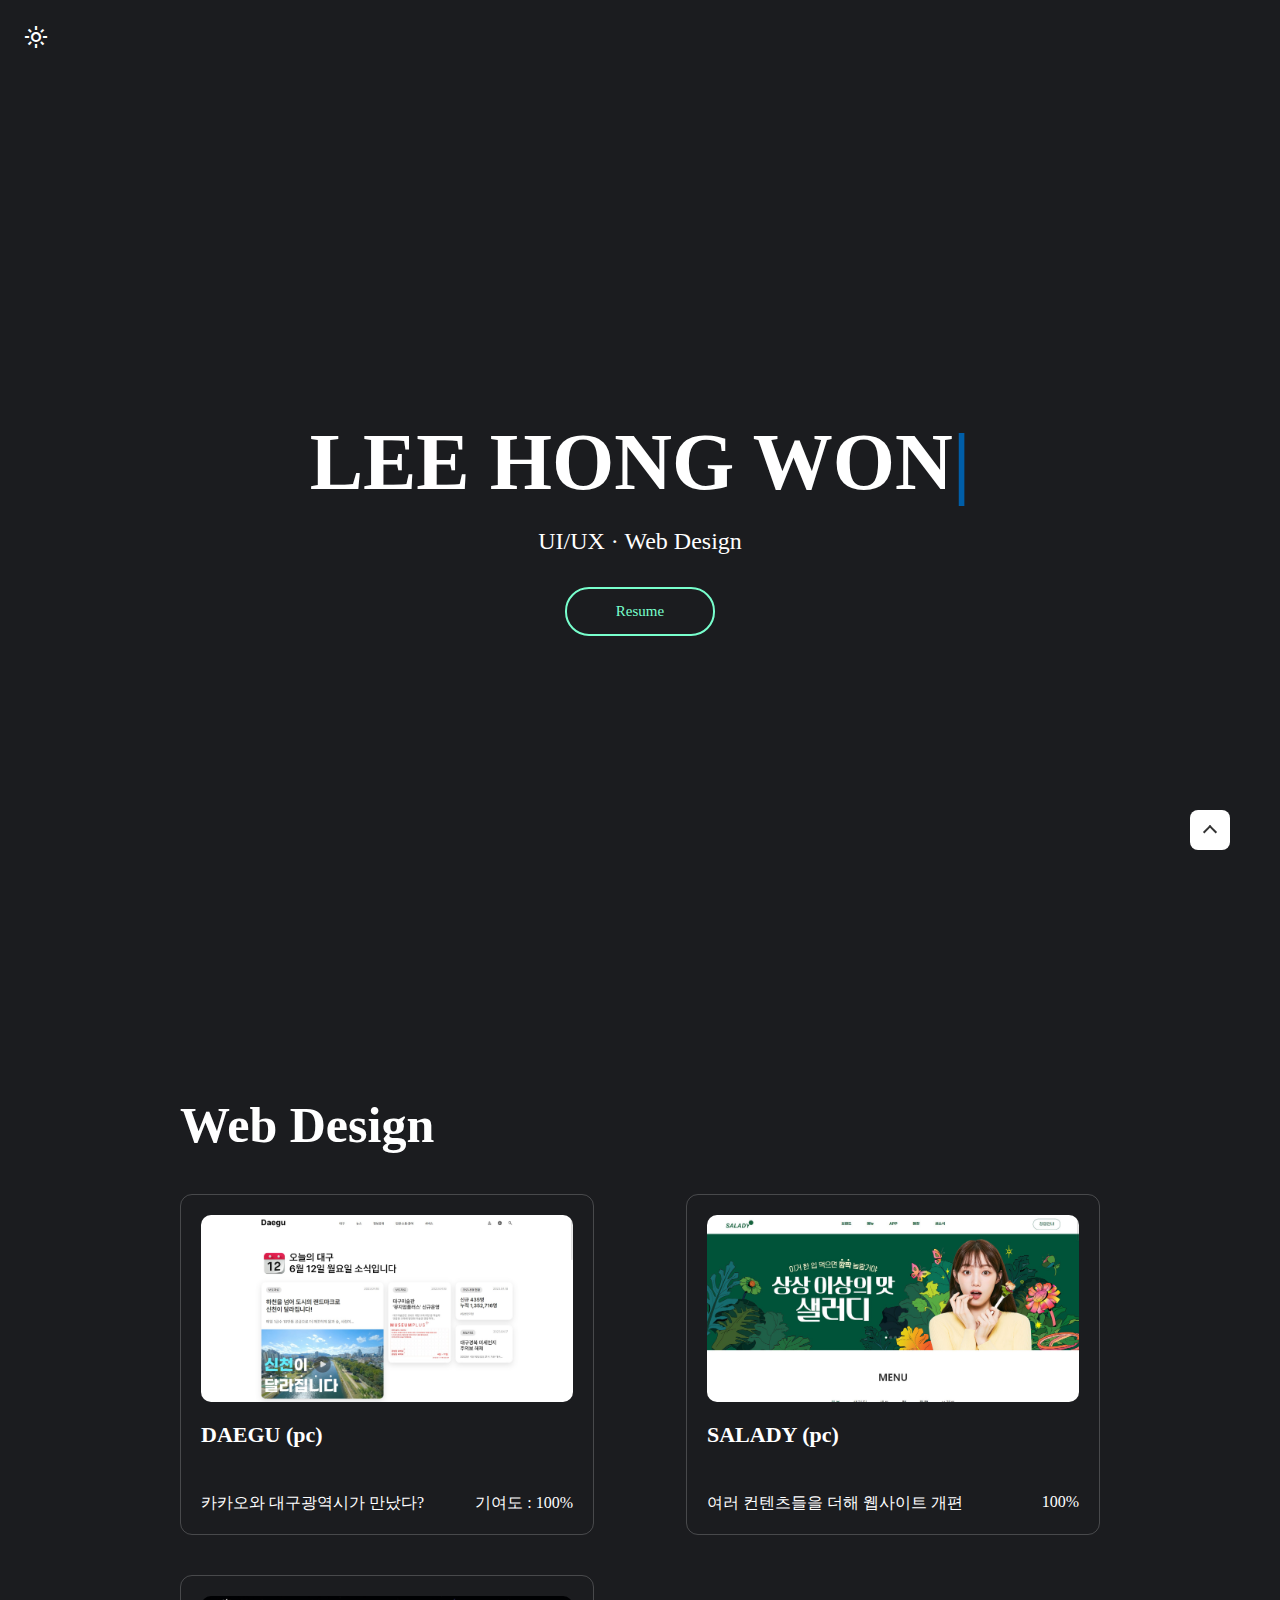
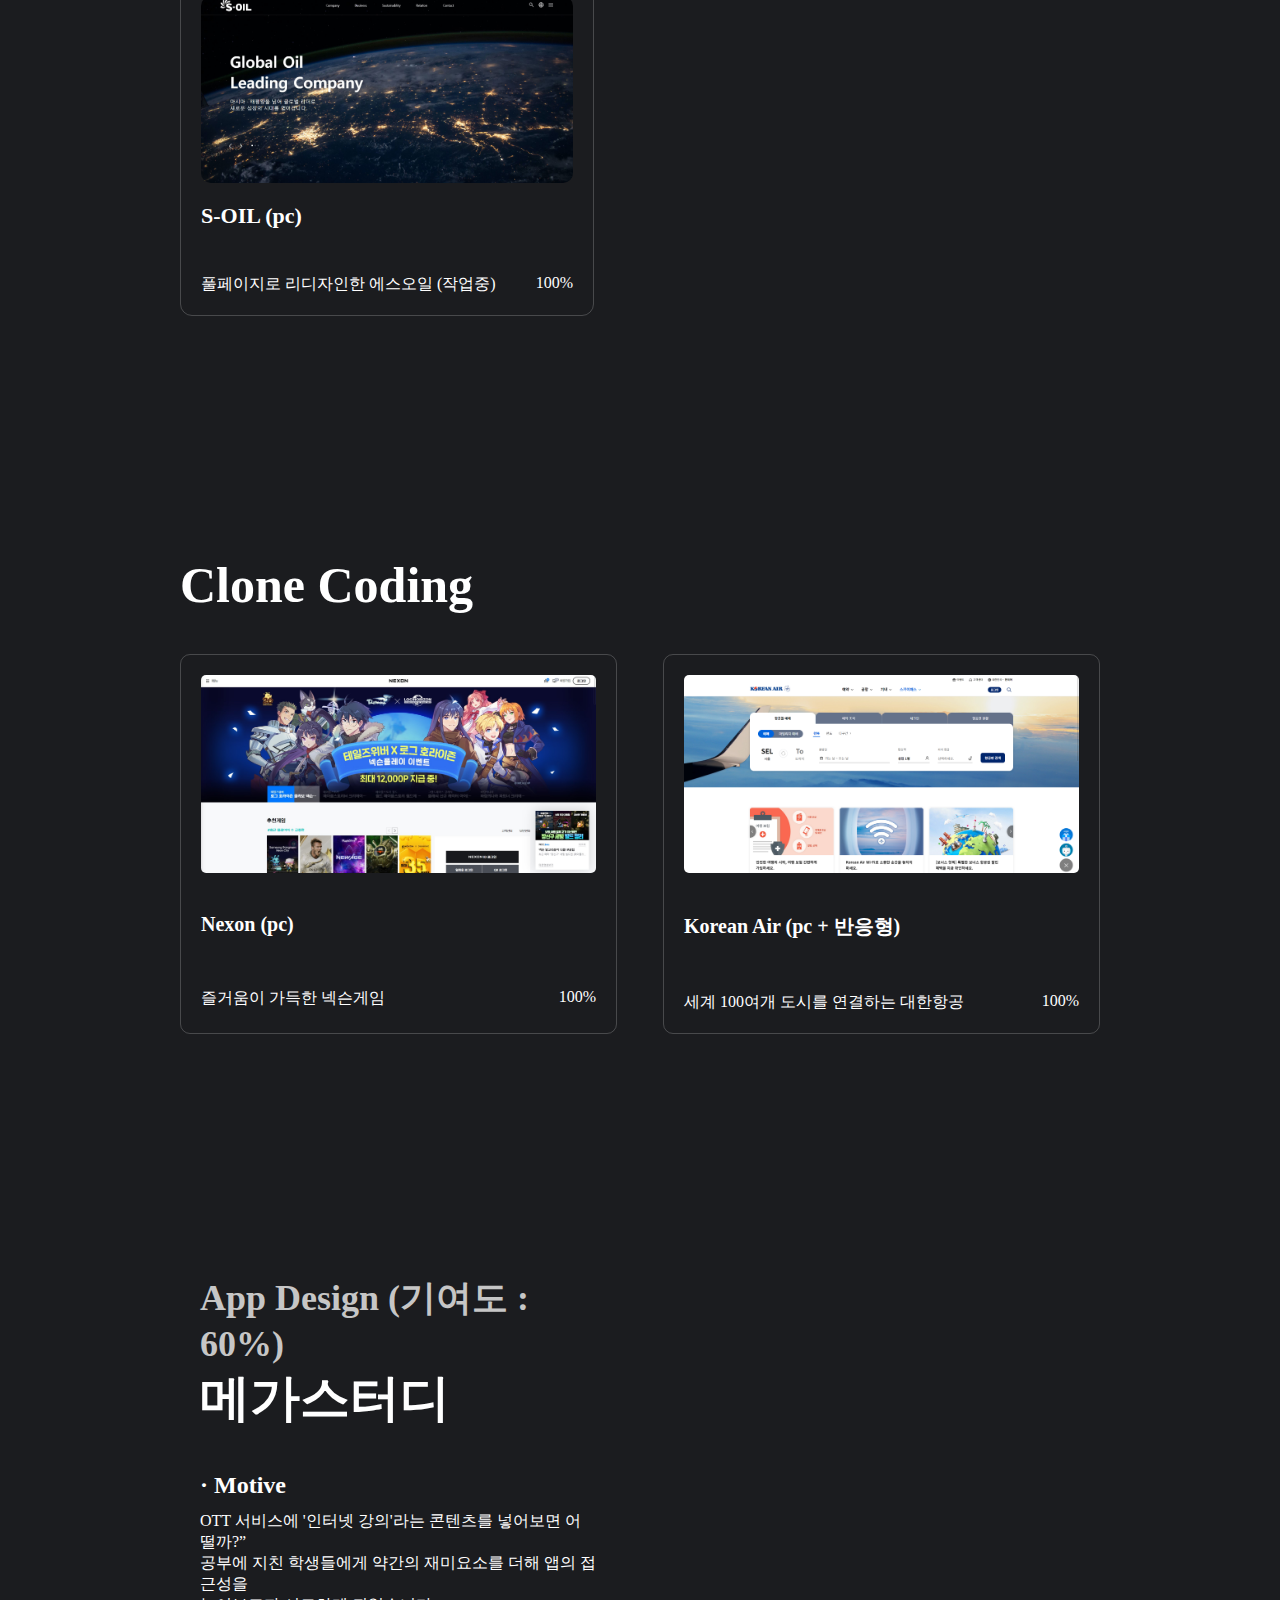
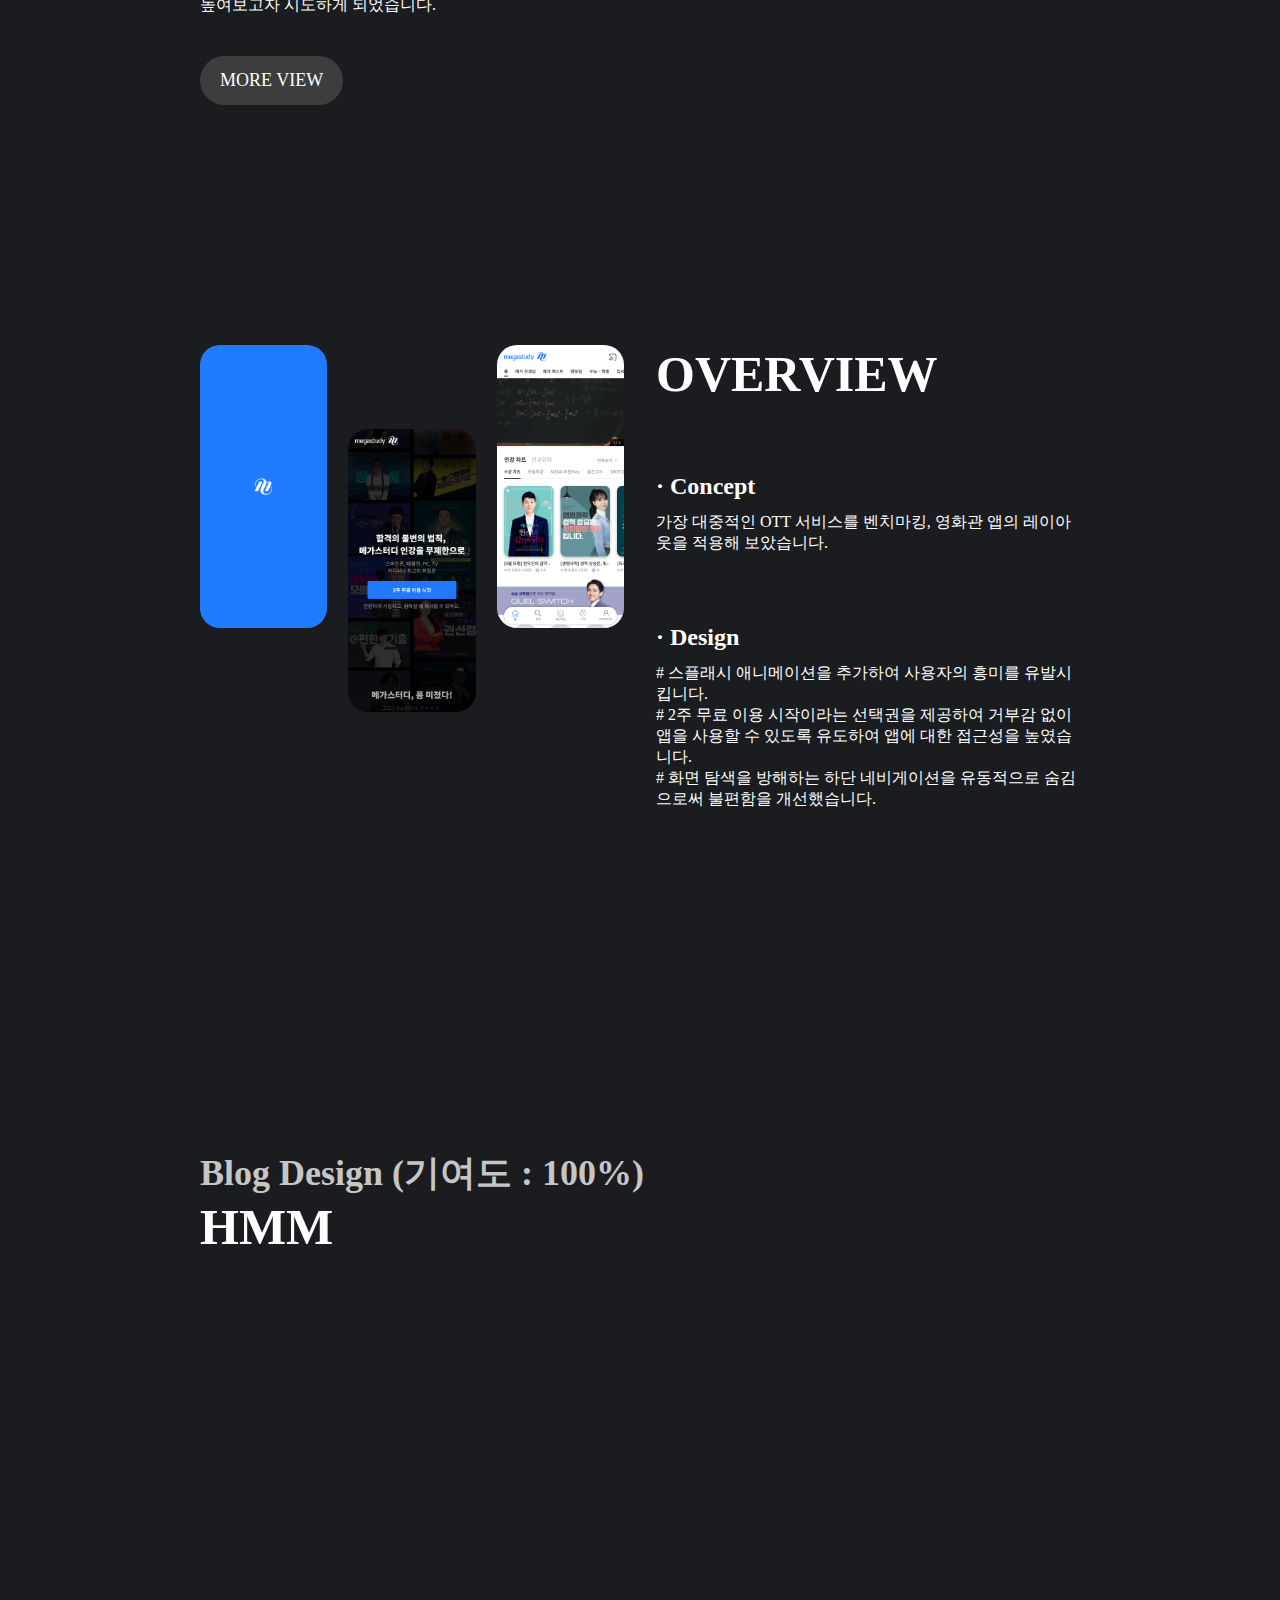
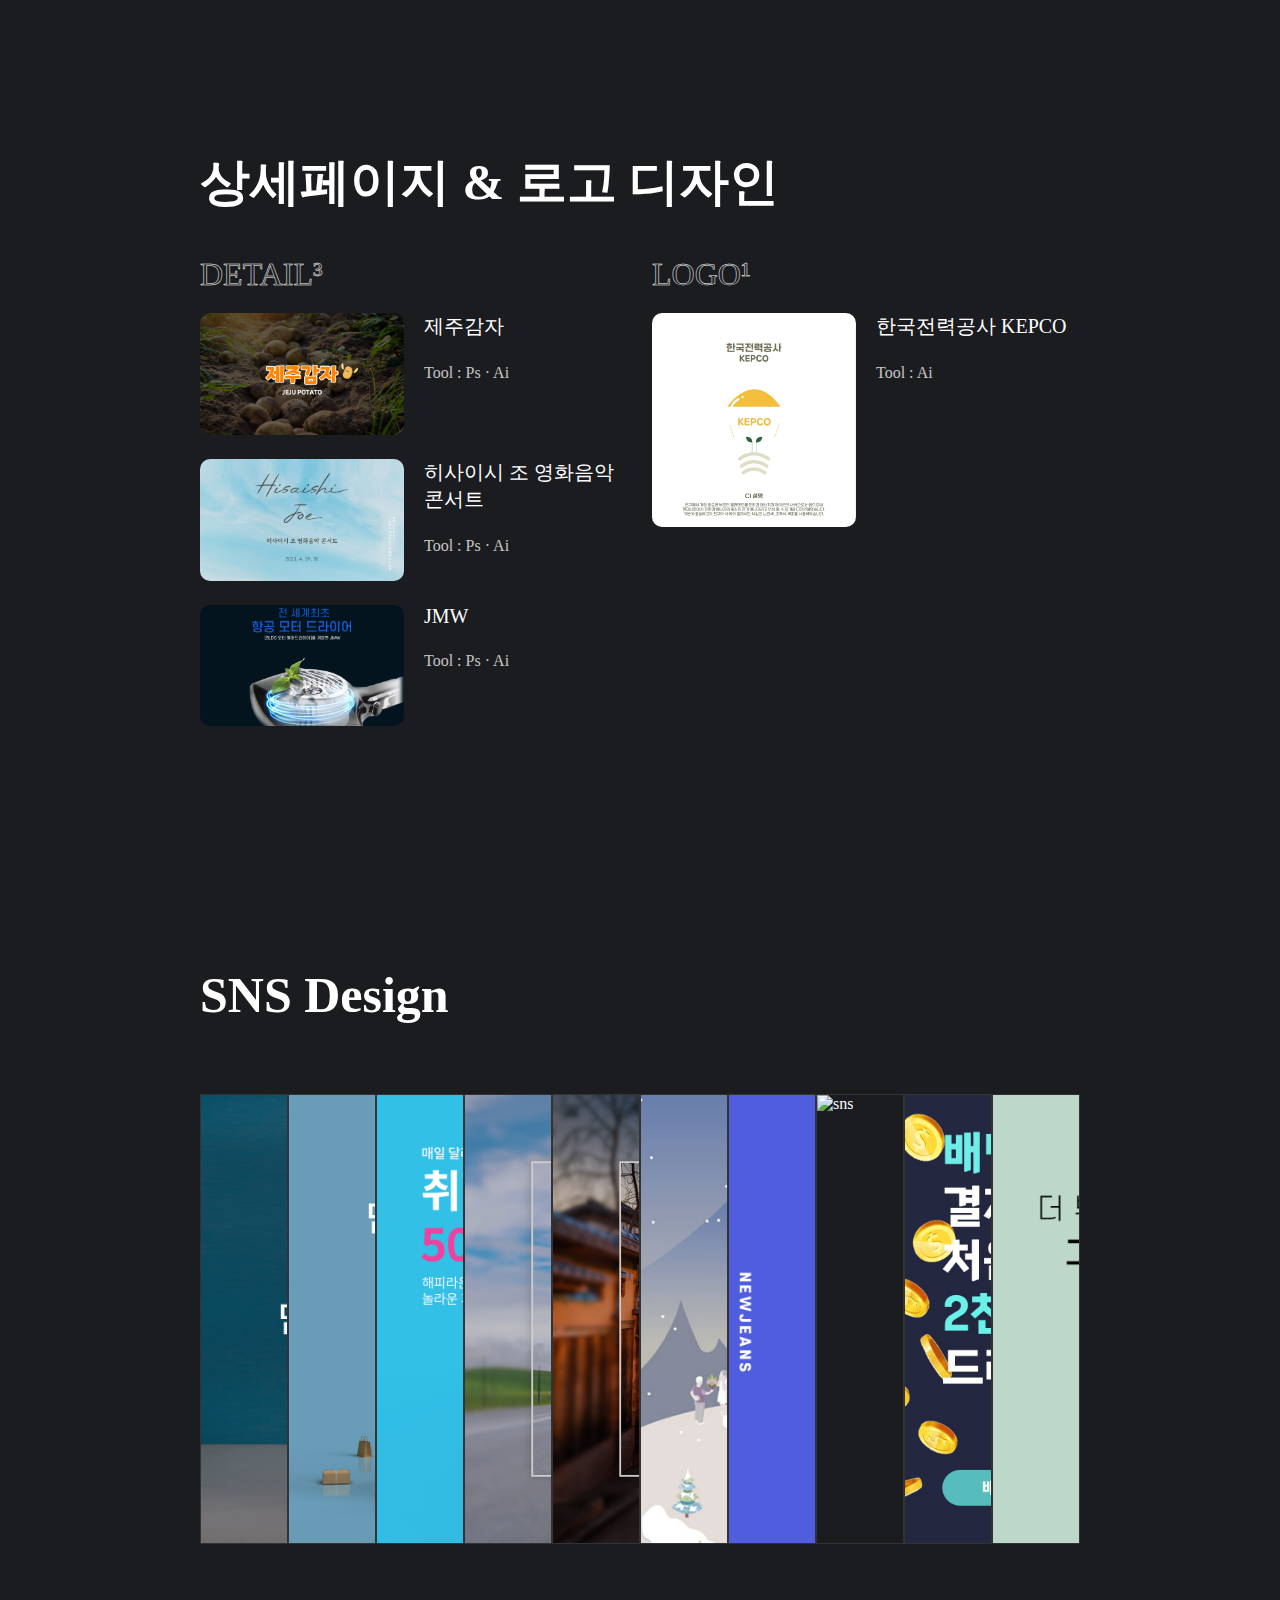
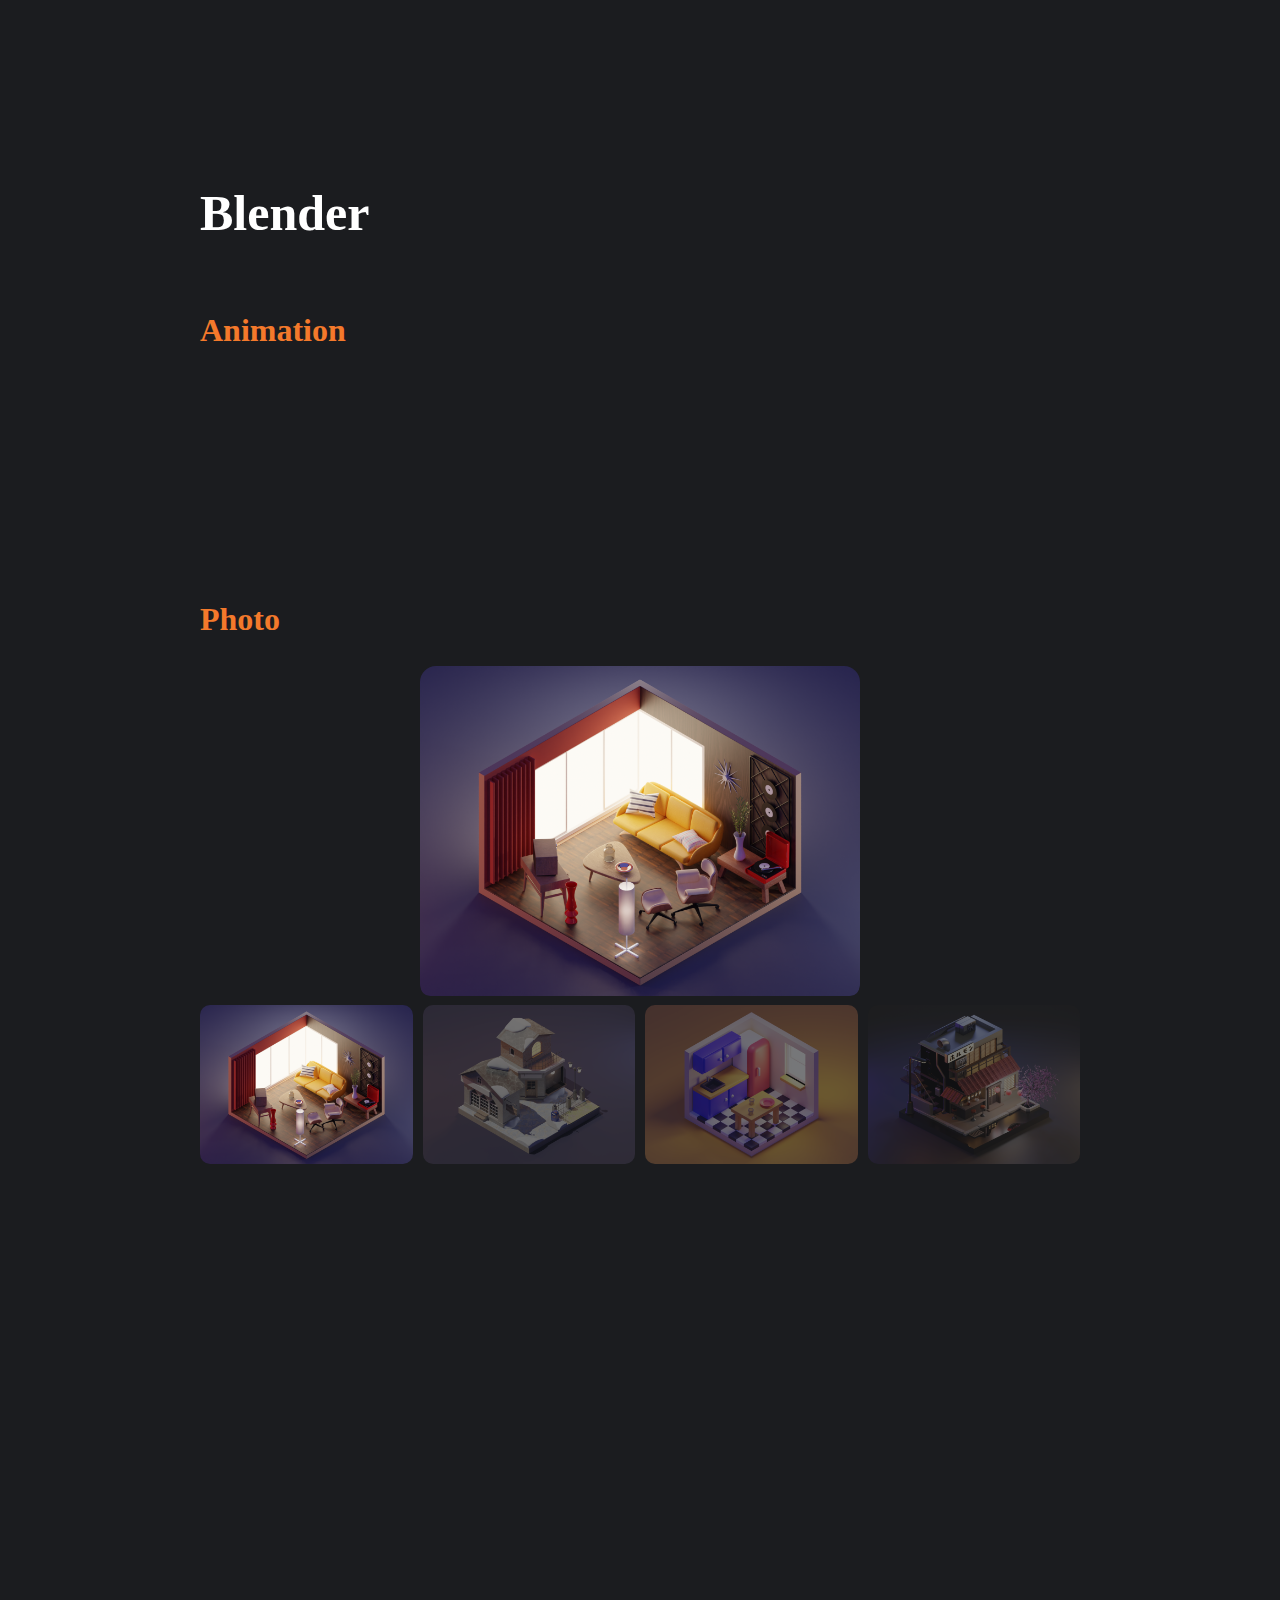
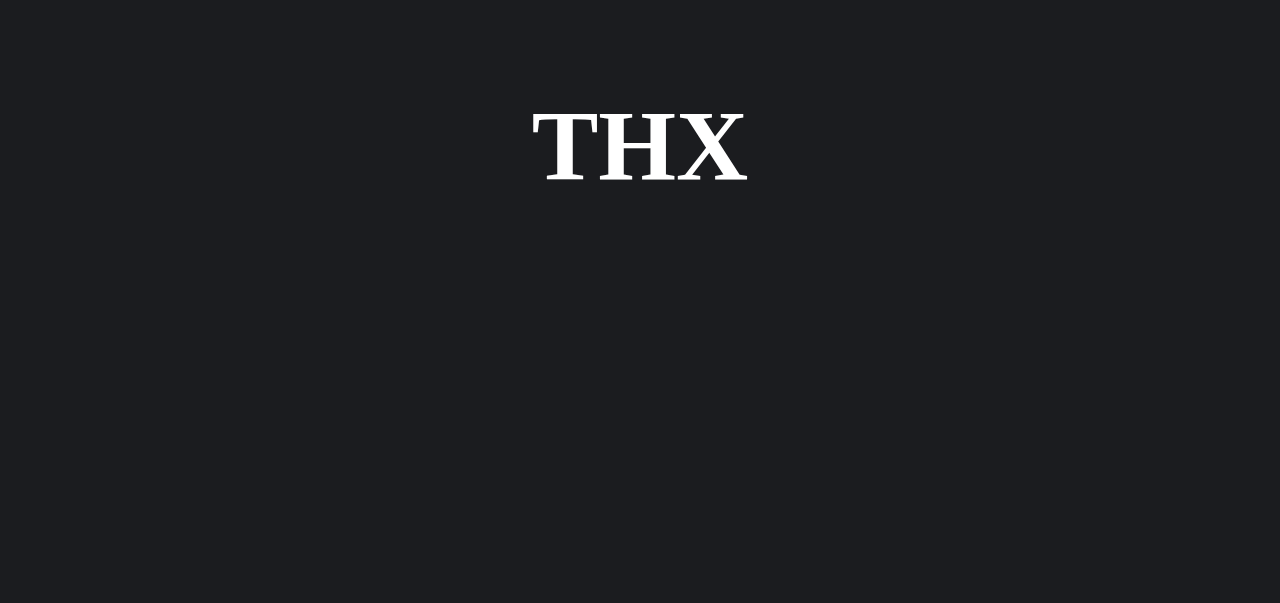
==== commit a335d65e: "second commit" ====
--- a/index.html
+++ b/index.html
@@ -23,16 +23,16 @@
                 <span class="material-symbols-outlined moon">dark_mode</span>
             </button>
             <ul>
-                <li><a href="#01">ABOUT</a></li>
-                <li><a href="#02">PORTFOLIO</a></li>
-                <li><a href="Contact/index.html" target="_blank">CONTACT</a></li>
+                <!-- <li><a href="#01">ABOUT</a></li> -->
+                <!-- <li><a href="#02">PORTFOLIO</a></li> -->
+                <!-- <li><a href="Contact/index.html" target="_blank">CONTACT</a></li> -->
             </ul>
         </header>
         <main>
             <!-- 메인 -->
             <section class="section1">
                 <div id="target">LEE HONG WON</div>
-                <p>Web Design · UI/UX · Web publishing</p>
+                <p>UI/UX · Web Design</p>
                 <div class="introduction">
                     <a href="https://pickled-herring-d79.notion.site/UX-UI-05e3bd65ea8e4e869acc9e8cfc1e950d" class="btn" target="_blank">
                         <span>Resume</span>
@@ -41,7 +41,7 @@
                 </div>
             </section>
             <!-- about -->
-            <section class="section2" id="01">
+            <!-- <section class="section2" id="01">
                 <div class="about">
                     <div class="txt">
                         <div class="txt-left">
@@ -130,7 +130,7 @@
                         </div>
                     </div>
                 </div>
-            </section>
+            </section> -->
             <!-- Web Design -->
             <section class="section3" id="02">
                 <h2>Web Design</h2>
@@ -181,7 +181,7 @@
                             <span>100%</span>
                         </div>
                     </a>
-                    <a href="https://leehongwon.github.io/koreanAir/" target="_blank" class="con">
+                    <a href="https://leehongwon.github.io/K-air/#" target="_blank" class="con">
                         <div class="con-image">
                             <img src="image/koreanAir1.png" alt="">
                         </div>
--- a/css/index.css
+++ b/css/index.css
@@ -773,11 +773,17 @@
 
 .section10 .design-inner ul li a {
     display: flex;
-}
+    margin-bottom: 24px;
+}
+.section10 .design-inner ul li:last-child a {
+    margin-bottom: 0;
+}
+
 
 .section10 .design-inner ul li:first-child {
     margin-top: 30px;
 }
+
 
 .section10 .design-inner ul li .image {
     width: 50%;
